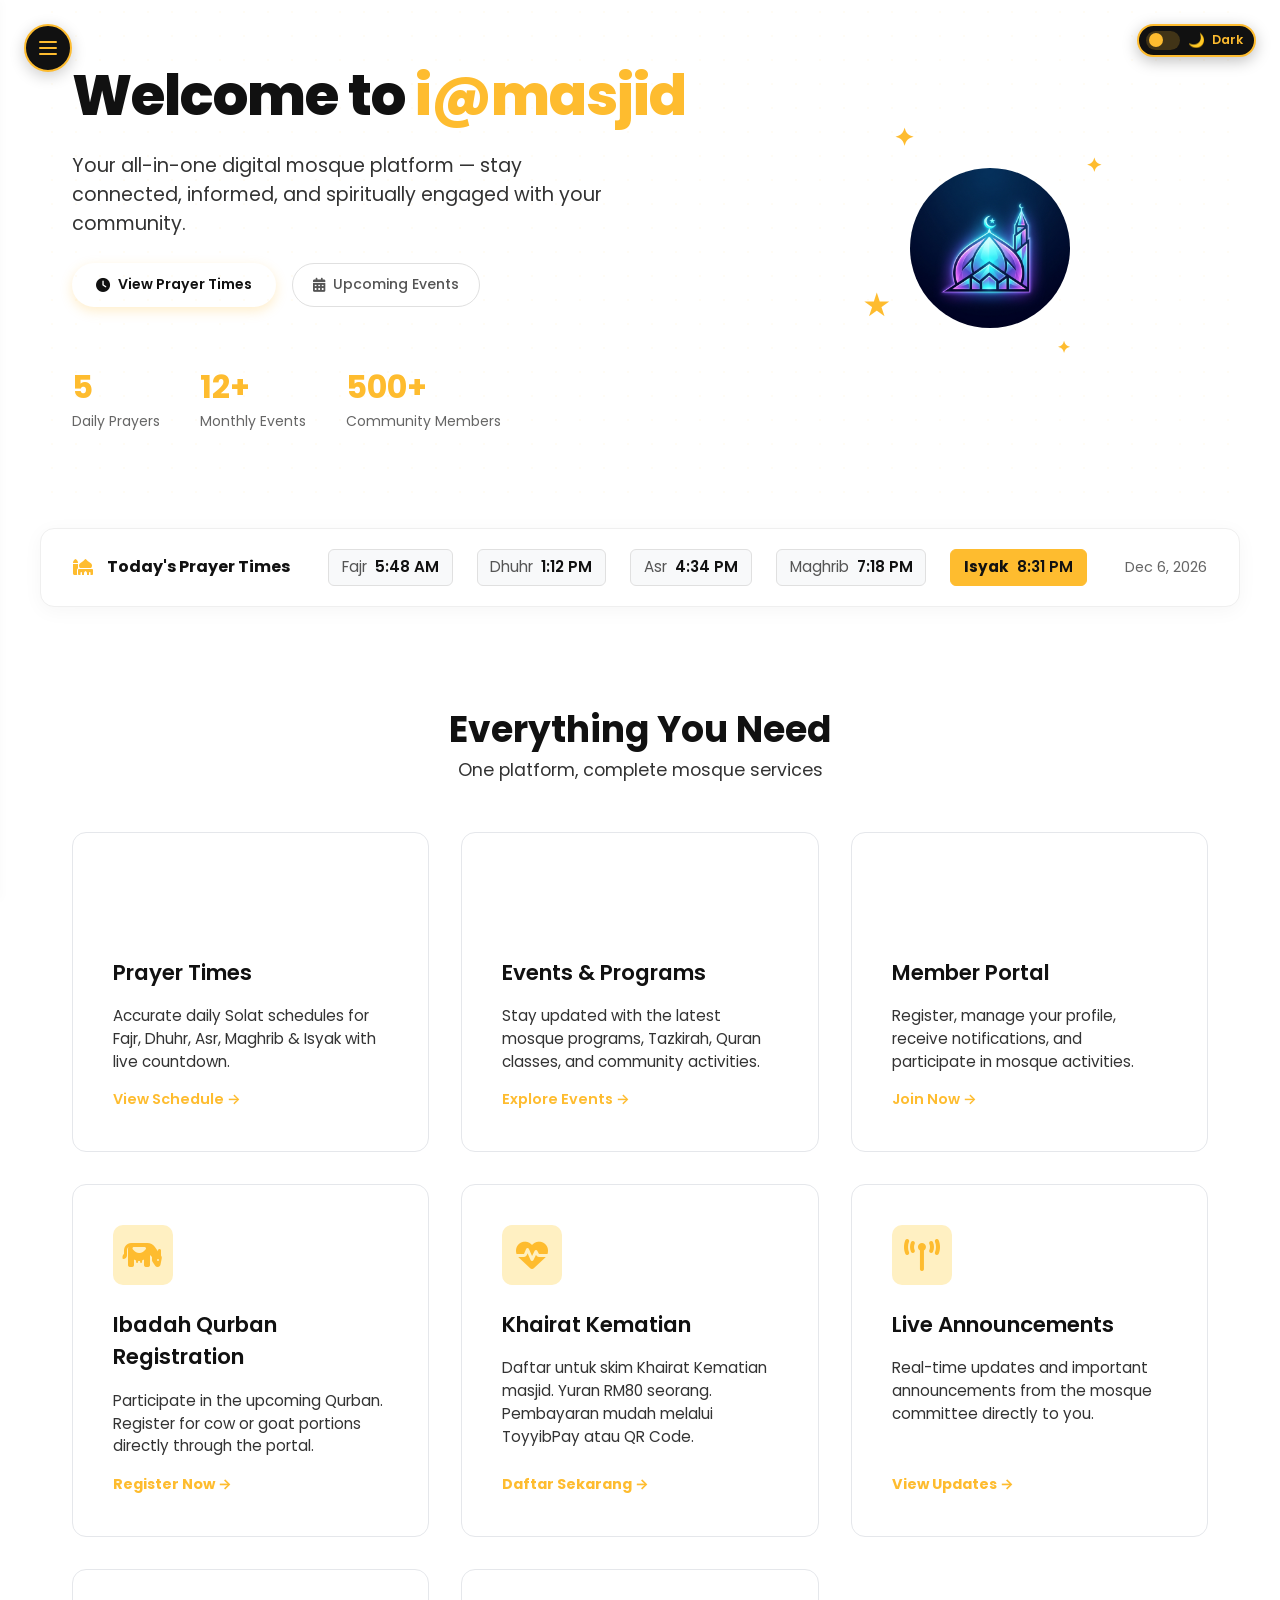
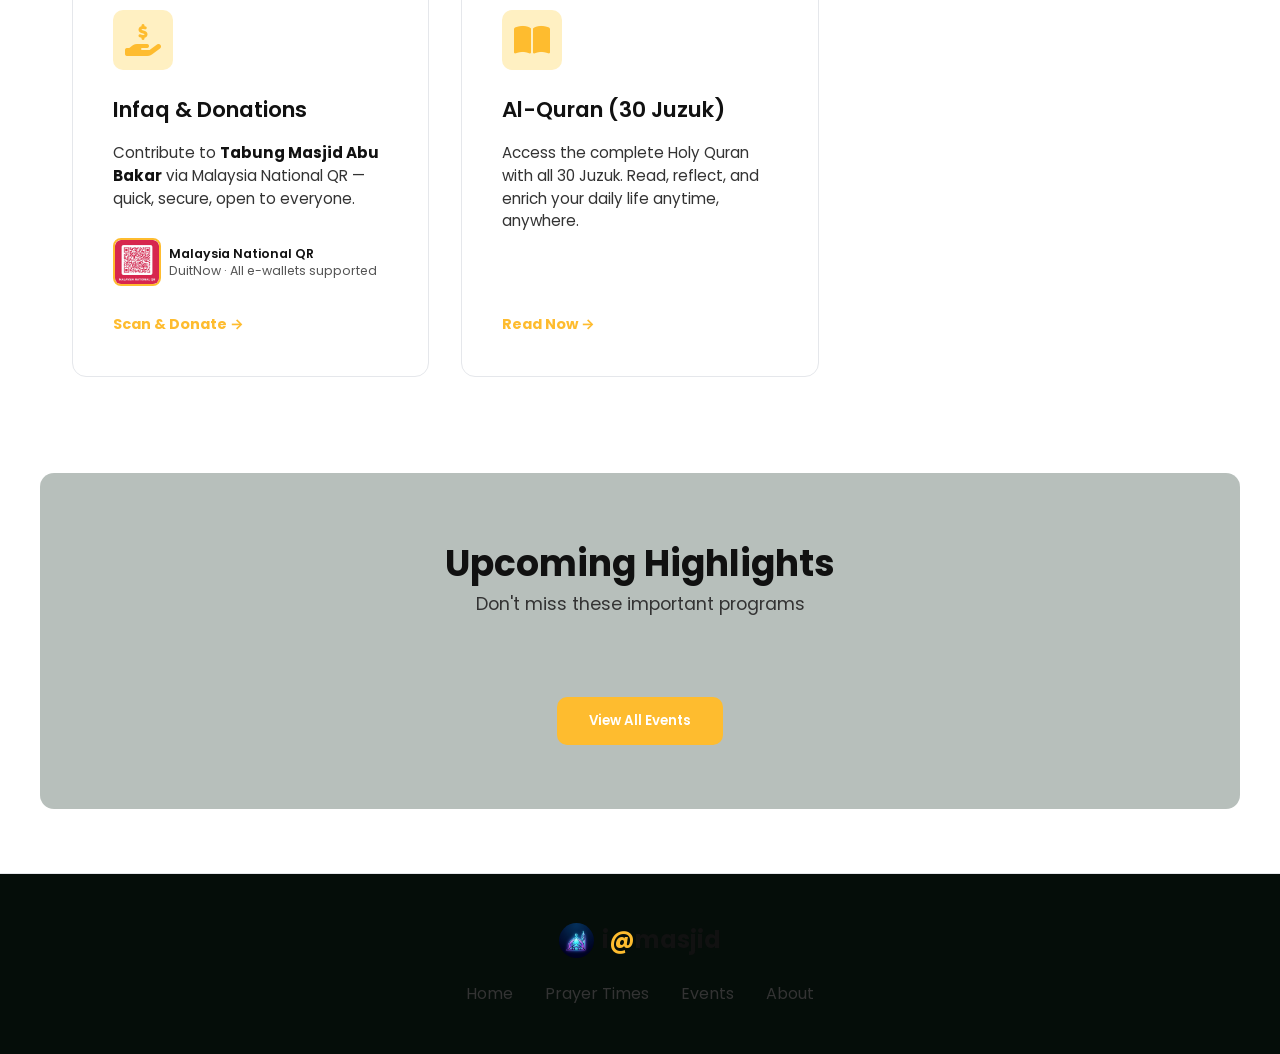
==== index.html @ 1304e94f "initial commit" ====
<!DOCTYPE html>
<html lang="en">
<head>
  <meta charset="UTF-8" />
  <meta name="viewport" content="width=device-width, initial-scale=1.0" />
  <meta name="description" content="i@masjid – Your digital mosque platform for prayer times, events, and community connection." />
  <title>i@masjid – Digital Mosque Platform</title>
  <link rel="preconnect" href="https://fonts.googleapis.com" />
  <link rel="preconnect" href="https://fonts.gstatic.com" crossorigin />
  <link href="https://fonts.googleapis.com/css2?family=Outfit:wght@300;400;500;600;700;800&family=Amiri:ital,wght@0,400;0,700;1,400&display=swap" rel="stylesheet" />
  <!-- ═══ Font Awesome 6 Free – Solid + Brands ═══ -->
  <link rel="stylesheet" href="https://cdnjs.cloudflare.com/ajax/libs/font-awesome/6.7.2/css/all.min.css" integrity="sha512-Evv84Mr4kqVGRNSgIGL/F/aIDqQb7xQ2vcrdIwxfjThSH8CSR7PBEakCr51Ck+w+/U6swU2Im1vVX0SVk9ABhg==" crossorigin="anonymous" referrerpolicy="no-referrer" />
  <link rel="stylesheet" href="styles.css" />
  <style>
    /* ── Font Awesome icon sizing inside legacy emoji containers ── */
    .feature-icon i   { font-size: 2rem;  color: var(--clr-primary, #ffffff); }
    .about-icon  i    { font-size: 2rem;  color: var(--clr-primary, #ffffff); }
    .qibla-icon  i    { font-size: 2rem;  color: var(--clr-primary, #ffffff); }
    .adhan-icon  i    { font-size: 2rem;  color: var(--clr-secondary, #F59E0B); }
    .uda-icon    i    { font-size: 1.8rem; color: var(--clr-primary, #ffffff); }
    .sl-icon     i    { font-size: 1rem;  width: 1.2em; text-align: center; }
    .input-icon  i    { font-size: 0.95rem; color: #cbd5e1; }
    .contact-item > span:first-child i { font-size: 1rem; color: var(--clr-primary, #ffffff); }
    .hero-badge  i    { margin-right: 6px; }
    .ud-badge    i    { font-size: 0.75rem; margin-right: 4px; color: #ffffff; }
    .success-icon i   { font-size: 3.5rem; color: #ffffff; }
    .auth-features li i { color: #ffffff; margin-right: 8px; }
    .social-btn  i    { margin-right: 6px; }
    .modal-close i    { font-size: 1rem; }
    .strip-label i    { margin-right: 6px; }
    .footer-copy i    { color: #ef4444; }
  </style>
</head>
<body>

<!-- ═══ Dark Mode Toggle (fixed top-right) ═══ -->
<button class="dark-mode-toggle" id="dark-mode-toggle" onclick="toggleDarkMode()" aria-label="Toggle dark mode">
  <div class="dm-track"><div class="dm-thumb"></div></div>
  <span class="dm-icon" id="dm-icon">🌙</span>
  <span id="dm-label">Dark</span>
</button>

<!-- ═══════════════════════════════════════════════ LEFT SIDEBAR NAV (Figma Workshop 2) ═══ -->
<!-- Clickable floating menu button for mobile / collapse -->
<button class="menu-btn" id="menu-btn" aria-label="Toggle navigation menu" onclick="toggleSidebar(event)">
  <span></span>
  <span></span>
  <span></span>
</button>

<!-- Floating back button -->
<button class="page-back-btn" id="page-back-btn" aria-label="Back to Home" onclick="navClick(null,'home')" style="display:none;">
  <i class="fa-solid fa-arrow-left"></i>
  <span>Back</span>
</button>

<!-- Sidebar panel matching Figma Node 1251:3043 -->
<aside class="sidebar w2-sidebar" id="sidebar" role="navigation" aria-label="Main navigation">
  <div class="w2-sidebar-header">
    <a href="#home" class="sidebar-logo" onclick="navClick(this,'home')">
      <img src="logo.png" alt="i@masjid logo" class="sidebar-logo-img w2-sidebar-logo" />
      <span class="sidebar-brand w2-sidebar-title">i<span class="brand-at" style="color:var(--primary-gold)">@</span>masjid</span>
    </a>
  </div>
  <div class="sidebar-divider"></div>
  <ul class="sidebar-links w2-nav-list" id="nav-links">
    <li><a href="#home"   class="nav-link w2-nav-item active" onclick="navClick(this,'home')"><span class="sl-icon"><i class="fa-solid fa-house"></i></span> Home</a></li>
    <li><a href="#prayer" class="nav-link w2-nav-item"        onclick="navClick(this,'prayer')"><span class="sl-icon"><i class="fa-solid fa-clock"></i></span> Prayer Times</a></li>
    <li><a href="#events" class="nav-link w2-nav-item"        onclick="navClick(this,'events')"><span class="sl-icon"><i class="fa-solid fa-calendar-days"></i></span> Events</a></li>
    <li><a href="korban.html" class="nav-link w2-nav-item"><span class="sl-icon"><i class="fa-solid fa-cow"></i></span> Ibadah Qurban</a></li>
    <li><a href="khairat.html" class="nav-link w2-nav-item"><span class="sl-icon"><i class="fa-solid fa-heart-pulse"></i></span> Khairat Kematian</a></li>
    <li><a href="announcements.html" class="nav-link w2-nav-item"><span class="sl-icon"><i class="fa-solid fa-tower-broadcast"></i></span> Announcements</a></li>
    <li><a href="donate.html" class="nav-link w2-nav-item"><span class="sl-icon"><i class="fa-solid fa-hand-holding-dollar"></i></span> Infaq &amp; Donate</a></li>
    <li><a href="#about"  class="nav-link w2-nav-item"        onclick="navClick(this,'about')"><span class="sl-icon"><i class="fa-solid fa-mosque"></i></span> About</a></li>
  </ul>
  <div class="sidebar-divider"></div>
  <a href="#login" class="nav-link btn-gold-w2 sidebar-login" id="sidebar-login-btn" onclick="navClick(this,'login')" style="justify-content:center;">Login Portal</a>
  <p class="sidebar-tagline" style="margin-top:0.5rem;">Figma Workshop 2 Design</p>
</aside>

<!-- ═══════════════════════════════════════════════ HOME ═══ -->
<section class="page active" id="home" style="padding-top:0;">

  <!-- Hero -->
  <div class="hero">
    <div class="hero-bg-pattern"></div>
    <div class="hero-content">

      <h1 class="hero-title">Welcome to <span class="gradient-text">i@masjid</span></h1>
      <p class="hero-subtitle">Your all-in-one digital mosque platform — stay connected, informed, and spiritually engaged with your community.</p>
      <div class="hero-cta">
        <button class="btn-gold-w2" onclick="navClick(document.querySelector('.nav-link[href=\'#prayer\']'),'prayer')"><i class="fa-solid fa-clock"></i> View Prayer Times</button>
        <button class="btn-outline-w2" onclick="navClick(document.querySelector('.nav-link[href=\'#events\']'),'events')"><i class="fa-solid fa-calendar-days"></i> Upcoming Events</button>
      </div>
      <div class="hero-stats">
        <div class="stat-card">
          <span class="stat-num">5</span>
          <span class="stat-lbl">Daily Prayers</span>
        </div>
        <div class="stat-card">
          <span class="stat-num">12+</span>
          <span class="stat-lbl">Monthly Events</span>
        </div>
        <div class="stat-card">
          <span class="stat-num">500+</span>
          <span class="stat-lbl">Community Members</span>
        </div>
      </div>
    </div>
    <div class="hero-visual">
      <div class="mosque-illustration">
        <img src="logo.png" alt="i@masjid" class="hero-logo-img" />
        <div class="orbit orbit-1"></div>
        <div class="orbit orbit-2"></div>
        <div class="orbit orbit-3"></div>
        <div class="star s1">✦</div>
        <div class="star s2">✦</div>
        <div class="star s3">★</div>
        <div class="star s4">✦</div>
      </div>
    </div>
  </div>

  <!-- User Welcome Dashboard Banner (Dynamic) -->
  <div class="section-container" id="user-dashboard" style="display: none;">
    <div class="user-dashboard-banner">
      <div class="ud-header">
        <span class="ud-badge"><i class="fa-solid fa-circle-dot"></i> Member Portal Connected</span>
        <h2 id="ud-greeting">Hello, User! <i class="fa-solid fa-moon"></i></h2>
        <p>Welcome to your i@masjid dashboard. Enjoy complete access to all community features instantly.</p>
      </div>
      <div class="ud-quick-actions">
        <div class="ud-action-card" onclick="navClick(null,'events')">
          <span class="uda-icon"><i class="fa-solid fa-calendar-days"></i></span>
          <h4>Register for Events</h4>
          <p>Instant registrations, no form repeats</p>
        </div>
        <div class="ud-action-card" onclick="navClick(null,'prayer')">
          <span class="uda-icon"><i class="fa-solid fa-clock"></i></span>
          <h4>Prayer Times</h4>
          <p>Live countdown and Melaka schedules</p>
        </div>
        <div class="ud-action-card" onclick="navClick(null,'about')">
          <span class="uda-icon"><i class="fa-solid fa-mosque"></i></span>
          <h4>About Mosque</h4>
          <p>Mission, vision, and team details</p>
        </div>
        <div class="ud-action-card" onclick="window.open('korban.html','_self')">
          <span class="uda-icon"><i class="fa-solid fa-cow"></i></span>
          <h4>Qurban 2026</h4>
          <p>Register for Ibadah Qurban</p>
        </div>
      </div>
      
      <!-- User Qurban History -->
      <div id="ud-qurban-receipts" style="display:none; margin-top: 2rem; border-top: 1px solid rgba(255,255,255,0.1); padding-top: 1.5rem;">
        <h3 style="margin-bottom: 1rem; font-size: 1.2rem; color: #fff;"><i class="fa-solid fa-file-invoice"></i> My Qurban Receipts</h3>
        <div id="ud-qurban-list" style="display: grid; grid-template-columns: repeat(auto-fit, minmax(280px, 1fr)); gap: 1rem;">
        </div>
      </div>
      
    </div>
  </div>

  <!-- Admin Dashboard (Only visible to apekadmin) -->
  <div class="section-container" id="admin-dashboard" style="display: none;">
    <div class="user-dashboard-banner" style="background: linear-gradient(135deg, rgba(234, 179, 8, 0.2), rgba(15, 23, 42, 0.9)); border: 1px solid rgba(234, 179, 8, 0.3);">
      <div class="ud-header" style="text-align:center;">
        <span class="ud-badge" style="background: rgba(234, 179, 8, 0.2); color: #eab308;"><i class="fa-solid fa-shield-halved"></i> Admin Portal</span>
        <h2 style="color:#fff;">Qurban Transactions Management</h2>
        <p>Review and verify community Qurban payments below.</p>
        <button onclick="loadAdminQurbanData()" class="btn-primary" style="margin-top: 1rem; background: #eab308; color: #000; border: none; padding: 0.5rem 1rem; border-radius: 6px; font-weight: bold; cursor: pointer;"><i class="fa-solid fa-rotate"></i> Refresh Data</button>
      </div>
      
      <div style="margin-top: 2rem; background: rgba(0,0,0,0.4); border-radius: 12px; overflow-x: auto; overflow-y: auto; max-height: 500px; border: 1px solid rgba(255,255,255,0.05);">
        <table style="width: 100%; border-collapse: collapse; text-align: left; color: #fff; min-width: 800px;">
          <thead style="position: sticky; top: 0; z-index: 10;">
            <tr>
              <th style="padding: 1rem; background: #1a1a2e; border-bottom: 1px solid rgba(255,255,255,0.1);">ID/Ref</th>
              <th style="padding: 1rem; background: #1a1a2e; border-bottom: 1px solid rgba(255,255,255,0.1);">Participant</th>
              <th style="padding: 1rem; background: #1a1a2e; border-bottom: 1px solid rgba(255,255,255,0.1);">Animal / Qty</th>
              <th style="padding: 1rem; background: #1a1a2e; border-bottom: 1px solid rgba(255,255,255,0.1);">Amount</th>
              <th style="padding: 1rem; background: #1a1a2e; border-bottom: 1px solid rgba(255,255,255,0.1);">Payment Plan</th>
              <th style="padding: 1rem; background: #1a1a2e; border-bottom: 1px solid rgba(255,255,255,0.1);">Status</th>
              <th style="padding: 1rem; background: #1a1a2e; border-bottom: 1px solid rgba(255,255,255,0.1);">Action</th>
            </tr>
          </thead>
          <tbody id="admin-qurban-tbody">
            <tr><td colspan="7" style="padding: 1rem; text-align:center;">Loading...</td></tr>
          </tbody>
        </table>
      </div>
    </div>
  </div>

  <!-- Quick Prayer Strip -->
  <div class="quick-strip" id="quick-strip">
    <div class="strip-label"><i class="fa-solid fa-mosque"></i> Today's Prayer Times</div>
    <div class="strip-prayers" id="strip-prayers">Loading…</div>
    <div class="strip-date" id="strip-date"></div>
  </div>

  <!-- Features Grid -->
  <div class="section-container">
    <div class="section-header">
      <h2>Everything You Need</h2>
      <p>One platform, complete mosque services</p>
    </div>
    <div class="features-grid">
      <div class="feature-card" onclick="navClick(document.querySelector('.nav-link[href=\'#prayer\']'),'prayer')">
        <div class="feature-icon"><i class="fa-solid fa-clock"></i></div>
        <h3>Prayer Times</h3>
        <p>Accurate daily Solat schedules for Fajr, Dhuhr, Asr, Maghrib &amp; Isyak with live countdown.</p>
        <span class="feature-link">View Schedule →</span>
      </div>
      <div class="feature-card" onclick="navClick(document.querySelector('.nav-link[href=\'#events\']'),'events')">
        <div class="feature-icon"><i class="fa-solid fa-calendar-days"></i></div>
        <h3>Events &amp; Programs</h3>
        <p>Stay updated with the latest mosque programs, Tazkirah, Quran classes, and community activities.</p>
        <span class="feature-link">Explore Events →</span>
      </div>
      <div class="feature-card" id="member-portal-card" onclick="navClick(document.querySelector('.nav-link[href=\'#login\']'),'login')">
        <div class="feature-icon"><i class="fa-solid fa-user"></i></div>
        <h3>Member Portal</h3>
        <p>Register, manage your profile, receive notifications, and participate in mosque activities.</p>
        <span class="feature-link">Join Now →</span>
      </div>
      <div class="feature-card" onclick="window.open('korban.html','_self')" style="cursor:pointer;">
        <div class="feature-icon" style="background:#FFF0C2;border-color:#FEBC2F;">
          <i class="fa-solid fa-cow" style="color:#FEBC2F;"></i>
        </div>
        <h3>Ibadah Qurban Registration</h3>
        <p>Participate in the upcoming Qurban. Register for cow or goat portions directly through the portal.</p>
        <span class="feature-link" style="color:#FEBC2F;font-weight:700;">Register Now →</span>
      </div>
      <div class="feature-card" onclick="window.open('khairat.html','_self')" style="cursor:pointer;">
        <div class="feature-icon" style="background:#FFF0C2;border-color:#FEBC2F;">
          <i class="fa-solid fa-heart-pulse" style="color:#FEBC2F;"></i>
        </div>
        <h3>Khairat Kematian</h3>
        <p>Daftar untuk skim Khairat Kematian masjid. Yuran RM80 seorang. Pembayaran mudah melalui ToyyibPay atau QR Code.</p>
        <span class="feature-link" style="color:#FEBC2F;font-weight:700;">Daftar Sekarang →</span>
      </div>
      <div class="feature-card" onclick="window.open('announcements.html','_self')" style="cursor:pointer;">
        <div class="feature-icon" style="background:#FFF0C2;border-color:#FEBC2F;">
          <i class="fa-solid fa-tower-broadcast" style="color:#FEBC2F;"></i>
        </div>
        <h3>Live Announcements</h3>
        <p>Real-time updates and important announcements from the mosque committee directly to you.</p>
        <span class="feature-link" style="color:#FEBC2F;font-weight:700;">View Updates →</span>
      </div>
      <div class="feature-card" onclick="window.open('donate.html','_self')" style="cursor:pointer;">
        <div class="feature-icon" style="background:#FFF0C2;border-color:#FEBC2F;">
          <i class="fa-solid fa-hand-holding-dollar" style="color:#FEBC2F;"></i>
        </div>
        <h3>Infaq &amp; Donations</h3>
        <p style="margin-bottom:0.75rem;">Contribute to <strong style="color:#111111;">Tabung Masjid Abu Bakar</strong> via Malaysia National QR — quick, secure, open to everyone.</p>
        <div style="display:flex;align-items:center;gap:0.5rem;margin-bottom:0.75rem;">
          <img src="assets/images/qr-tabung-masjid.png" alt="QR Preview" style="width:48px;height:48px;object-fit:cover;border-radius:8px;border:2px solid #FEBC2F;" onerror="this.style.display='none'" />
          <div style="font-size:0.78rem;color:#555555;line-height:1.4;">
            <span style="color:#111111;font-weight:600;">Malaysia National QR</span><br>
            DuitNow · All e-wallets supported
          </div>
        </div>
        <span class="feature-link" style="color:#FEBC2F;font-weight:700;">Scan &amp; Donate →</span>
      </div>
      <div class="feature-card" onclick="window.open('quran.html','_self')" style="cursor:pointer;">
        <div class="feature-icon" style="background:#FFF0C2;border-color:#FEBC2F;">
          <i class="fa-solid fa-book-open" style="color:#FEBC2F;"></i>
        </div>
        <h3>Al-Quran (30 Juzuk)</h3>
        <p>Access the complete Holy Quran with all 30 Juzuk. Read, reflect, and enrich your daily life anytime, anywhere.</p>
        <span class="feature-link" style="color:#FEBC2F;font-weight:700;">Read Now →</span>
      </div>
    </div>
  </div>

  <!-- Upcoming Event Teaser -->
  <div class="section-container section-alt">
    <div class="section-header">
      <h2>Upcoming Highlights</h2>
      <p>Don't miss these important programs</p>
    </div>
    <div class="teaser-events" id="teaser-events"></div>
    <div style="text-align:center;margin-top:2rem;">
      <button class="btn-primary" onclick="navClick(document.querySelector('.nav-link[href=\'#events\']'),'events')">View All Events</button>
    </div>
  </div>

</section>

<!-- ═══════════════════════════════════════════════ PRAYER TIMES ═══ -->
<section class="page" id="prayer">
  <div class="page-hero">
    <div class="page-hero-bg"></div>
    <h1><i class="fa-solid fa-mosque"></i> Prayer Times</h1>
    <p>Daily Solat schedule — <span id="prayer-location">Malaysia (WIB Zone)</span></p>
  </div>

  <div class="section-container">
    <!-- Date & Hijri -->
    <div class="prayer-date-card">
      <div class="prayer-date-row">
        <div class="prayer-date-item">
          <span class="date-label">Date</span>
          <span class="date-value" id="pt-gregorian"></span>
        </div>
        <div class="prayer-date-sep">|</div>
        <div class="prayer-date-item">
          <span class="date-label">Hijri</span>
          <span class="date-value" id="pt-hijri"></span>
        </div>
        <div class="prayer-date-sep">|</div>
        <div class="prayer-date-item">
          <span class="date-label">Day</span>
          <span class="date-value" id="pt-day"></span>
        </div>
      </div>
    </div>

    <!-- Countdown -->
    <div class="next-prayer-card">
      <div class="np-label">Next Prayer</div>
      <div class="np-name" id="np-name">—</div>
      <div class="np-time" id="np-time">—</div>
      <div class="np-countdown" id="np-countdown">--:--:--</div>
      <div class="np-sublabel">Time remaining</div>
    </div>

    <!-- Prayer Cards -->
    <div class="prayer-grid" id="prayer-grid">
      <!-- filled by JS -->
    </div>

    <!-- Qibla & Notes -->
    <div class="prayer-notes">
      <div class="qibla-card">
        <div class="qibla-icon"><i class="fa-solid fa-compass"></i></div>
        <div>
          <strong>Qibla Direction</strong>
          <p>From Malaysia: approximately <strong>292°</strong> NW</p>
        </div>
      </div>
      <div class="adhan-card">
        <div class="adhan-icon"><i class="fa-solid fa-bullhorn"></i></div>
        <div>
          <strong>Azan Notification</strong>
          <p>Login to enable browser notifications for each prayer time.</p>
        </div>
      </div>
    </div>

    <!-- Weekly Schedule -->
    <div class="section-header" style="margin-top:3rem;">
      <h2>Weekly Schedule</h2>
      <p>Prayer times for the current week</p>
    </div>
    <div class="weekly-table-wrap">
      <table class="weekly-table" id="weekly-table">
        <thead>
          <tr>
            <th>Day</th>
            <th>Subuh</th>
            <th>Syuruk</th>
            <th>Zohor</th>
            <th>Asar</th>
            <th>Maghrib</th>
            <th>Isyak</th>
          </tr>
        </thead>
        <tbody id="weekly-tbody"><!-- filled by JS --></tbody>
      </table>
    </div>
  </div>
</section>

<!-- ═══════════════════════════════════════════════ EVENTS ═══ -->
<section class="page" id="events">
  <div class="page-hero">
    <div class="page-hero-bg"></div>
    <h1><i class="fa-solid fa-calendar-days"></i> Events &amp; Programs</h1>
    <p>Stay connected with your mosque community</p>
  </div>

  <div class="section-container">
    <!-- Filter Tabs -->
    <div class="event-filters">
      <button class="filter-btn active" id="filter-all"      onclick="filterEvents('all',this)">All</button>
      <button class="filter-btn"       id="filter-religious" onclick="filterEvents('religious',this)">Religious</button>
      <button class="filter-btn"       id="filter-education" onclick="filterEvents('education',this)">Education</button>
      <button class="filter-btn"       id="filter-community" onclick="filterEvents('community',this)">Community</button>
      <button class="filter-btn"       id="filter-charity"   onclick="filterEvents('charity',this)">Charity</button>
    </div>

    <!-- Events Grid -->
    <div class="events-grid" id="events-grid"><!-- filled by JS --></div>

    <!-- Register Modal -->
    <div class="modal-overlay" id="event-modal" onclick="closeEventModal(event)">
      <div class="modal-box" id="event-modal-box">
        <button class="modal-close" onclick="closeEventModal()"><i class="fa-solid fa-xmark"></i></button>
        <div id="modal-content"></div>
      </div>
    </div>
  </div>
</section>

<!-- ═══════════════════════════════════════════════ ABOUT ═══ -->
<section class="page" id="about">
  <div class="page-hero">
    <div class="page-hero-bg"></div>
    <h1><i class="fa-solid fa-mosque"></i> About i@masjid</h1>
    <p>Our mission, vision &amp; the team behind the platform</p>
  </div>
  <div class="section-container">
    <div class="about-grid">
      <div class="about-card">
        <div class="about-icon"><i class="fa-solid fa-bullseye"></i></div>
        <h3>Our Mission</h3>
        <p>To digitally empower mosques across Malaysia by providing an accessible, intuitive platform that strengthens community bonds and facilitates Islamic learning and worship.</p>
      </div>
      <div class="about-card">
        <div class="about-icon"><i class="fa-solid fa-eye"></i></div>
        <h3>Our Vision</h3>
        <p>To be the leading digital ecosystem for mosques in Malaysia — connecting every Muslim with their local masjid through modern technology while preserving Islamic values.</p>
      </div>
      <div class="about-card">
        <div class="about-icon"><i class="fa-solid fa-gem"></i></div>
        <h3>Our Values</h3>
        <p>Built on the pillars of transparency, inclusivity, and service to the ummah. Every feature is designed with the needs of the Muslim community at heart.</p>
      </div>
    </div>
    <div class="about-story">
      <h2>The i@masjid Story</h2>
      <p>i@masjid was born as a Final Year Project at <strong>Universiti Teknikal Malaysia Melaka (UTeM)</strong> with the goal of bridging the gap between mosques and their communities using modern web technology. Today, it serves as a comprehensive platform offering prayer schedules, event management, member registration, and more — all in one place.</p>
      <p>The name <em>i@masjid</em> represents <strong>information at the mosque</strong> — fast, accessible, and always available, just like the masjid itself.</p>
    </div>
    <div class="contact-section">
      <h2>Contact Us</h2>
      <div class="contact-grid">
        <div class="contact-item"><span><i class="fa-solid fa-location-dot"></i></span><span>Masjid Komuniti, Melaka, Malaysia</span></div>
        <div class="contact-item"><span><i class="fa-solid fa-phone"></i></span><span>+60 6-XXX XXXX</span></div>
        <div class="contact-item"><span><i class="fa-solid fa-envelope"></i></span><span>admin@imasjid.my</span></div>
        <div class="contact-item"><span><i class="fa-solid fa-clock"></i></span><span>Open daily, all prayer times</span></div>
      </div>
    </div>
  </div>
</section>

<!-- ═══════════════════════════════════════════════ LOGIN / REGISTER ═══ -->
<section class="page" id="login">
  <div class="auth-wrapper">
    <div class="auth-left">
      <div class="auth-left-content">
        <img src="logo.png" alt="i@masjid" class="auth-logo" />
        <h2>i<span class="brand-at">@</span>masjid</h2>
        <p class="auth-tagline">Your digital gateway to the mosque community</p>
        <ul class="auth-features">
          <li><i class="fa-solid fa-circle-check"></i> Real-time Prayer Notifications</li>
          <li><i class="fa-solid fa-circle-check"></i> Event Registration &amp; Reminders</li>
          <li><i class="fa-solid fa-circle-check"></i> Community Announcements</li>
          <li><i class="fa-solid fa-circle-check"></i> Donation &amp; Infaq Tracking</li>
          <li><i class="fa-solid fa-circle-check"></i> Islamic Learning Resources</li>
        </ul>
        <blockquote class="auth-hadith">"The mosque is the house of every pious person." <cite>— Hadith</cite></blockquote>
      </div>
    </div>
    <div class="auth-right">
      <!-- Tab Switch -->
      <div class="auth-tabs">
        <button class="auth-tab active" id="tab-login"    onclick="switchAuthTab('login')">Login</button>
        <button class="auth-tab"       id="tab-register"  onclick="switchAuthTab('register')">Sign Up</button>
      </div>

      <!-- LOGIN FORM -->
      <form class="auth-form active" id="form-login" onsubmit="handleLogin(event)">
        <h3>Welcome Back <i class="fa-solid fa-hand-wave"></i></h3>
        <p class="form-subtitle">Login to your i@masjid account</p>
        <div class="form-group">
          <label for="login-email">Email Address</label>
          <div class="input-wrap" style="position:relative;">
            <span class="input-icon"><i class="fa-solid fa-envelope"></i></span>
            <input type="email" id="login-email" placeholder="you@email.com" required
              autocomplete="off"
              onfocus="showLoginSuggestions()"
              oninput="filterLoginSuggestions(this.value)"
            />
            <!-- Recent Login Suggestions Dropdown -->
            <div id="login-suggestions" style="
              display:none; position:absolute; top:calc(100% + 6px); left:0; right:0;
              background:#0f2132; border:1px solid rgba(6,182,212,0.35);
              border-radius:10px; overflow:hidden; z-index:999;
              box-shadow: 0 8px 24px rgba(0,0,0,0.4);">
              <!-- Populated by JS -->
            </div>
          </div>
        </div>
        <div class="form-group">
          <label for="login-password">Password</label>
          <div class="input-wrap">
            <span class="input-icon"><i class="fa-solid fa-lock"></i></span>
            <input type="password" id="login-password" placeholder="••••••••" required />
            <button type="button" class="toggle-pw" onclick="togglePw('login-password',this)"><i class="fa-solid fa-eye"></i></button>
          </div>
        </div>
        <div class="form-row">
          <label class="checkbox-label"><input type="checkbox" id="remember-me" /> Remember me</label>
          <a href="#" class="forgot-link">Forgot password?</a>
        </div>
        <button type="submit" class="btn-auth" id="btn-login">Login</button>
        <div class="auth-divider"><span>or continue with</span></div>
        <div class="social-auth">
          <button type="button" class="social-btn" id="btn-google-login"><i class="fa-brands fa-google"></i> Google</button>
          <button type="button" class="social-btn" id="btn-fb-login"><i class="fa-brands fa-facebook"></i> Facebook</button>
        </div>
        <p class="auth-switch">Don't have an account? <a href="#" onclick="switchAuthTab('register')">Sign Up</a></p>
      </form>

      <!-- REGISTER FORM -->
      <form class="auth-form" id="form-register" onsubmit="handleRegister(event)">
        <h3>Join i@masjid <i class="fa-solid fa-moon"></i></h3>
        <p class="form-subtitle">Create your free community account</p>
        <div class="form-row-2">
          <div class="form-group">
            <label for="reg-first">First Name</label>
            <div class="input-wrap">
              <span class="input-icon"><i class="fa-solid fa-user"></i></span>
              <input type="text" id="reg-first" placeholder="Ahmad" required />
            </div>
          </div>
          <div class="form-group">
            <label for="reg-last">Last Name</label>
            <div class="input-wrap">
              <span class="input-icon"><i class="fa-solid fa-user"></i></span>
              <input type="text" id="reg-last" placeholder="bin Ali" required />
            </div>
          </div>
        </div>
        <div class="form-group">
          <label for="reg-email">Email Address</label>
          <div class="input-wrap">
            <span class="input-icon"><i class="fa-solid fa-envelope"></i></span>
            <input type="email" id="reg-email" placeholder="you@email.com" required />
          </div>
        </div>
        <div class="form-group">
          <label for="reg-phone">Phone Number</label>
          <div class="input-wrap">
            <span class="input-icon"><i class="fa-solid fa-mobile-screen"></i></span>
            <input type="tel" id="reg-phone" placeholder="+60 1X-XXX XXXX" />
          </div>
        </div>
        <div class="form-group">
          <label for="reg-password">Password</label>
          <div class="input-wrap">
            <span class="input-icon"><i class="fa-solid fa-lock"></i></span>
            <input type="password" id="reg-password" placeholder="Min. 8 characters" required minlength="8" />
            <button type="button" class="toggle-pw" onclick="togglePw('reg-password',this)"><i class="fa-solid fa-eye"></i></button>
          </div>
        </div>
        <div class="form-group">
          <label for="reg-confirm">Confirm Password</label>
          <div class="input-wrap">
            <span class="input-icon"><i class="fa-solid fa-lock"></i></span>
            <input type="password" id="reg-confirm" placeholder="Re-enter password" required />
          </div>
        </div>
        <label class="checkbox-label">
          <input type="checkbox" id="reg-terms" required />
          I agree to the <a href="#">Terms of Service</a> and <a href="#">Privacy Policy</a>
        </label>
        <button type="submit" class="btn-auth" id="btn-register">Create Account</button>
        <p class="auth-switch">Already have an account? <a href="#" onclick="switchAuthTab('login')">Login</a></p>
      </form>

      <!-- SUCCESS STATE -->
      <div class="auth-success" id="auth-success" style="display:none;">
        <div class="success-icon"><i class="fa-solid fa-circle-check"></i></div>
        <h3 id="success-title">Welcome!</h3>
        <p id="success-msg">You have successfully logged in.</p>
        <button class="btn-primary" onclick="showSection('home')">Go to Home</button>
      </div>
    </div>
  </div>
</section>

<!-- ═══════════════════════════════════════════════ FOOTER ═══ -->
<footer class="footer">
  <div class="footer-content">
    <div class="footer-brand">
      <img src="logo.png" alt="i@masjid" class="footer-logo" />
      <span>i<span class="brand-at">@</span>masjid</span>
    </div>
    <div class="footer-links">
      <a href="#" onclick="navClick(document.querySelector('.nav-link[href=\'#home\']'),'home')">Home</a>
      <a href="#" onclick="navClick(document.querySelector('.nav-link[href=\'#prayer\']'),'prayer')">Prayer Times</a>
      <a href="#" onclick="navClick(document.querySelector('.nav-link[href=\'#events\']'),'events')">Events</a>
      <a href="#" onclick="navClick(document.querySelector('.nav-link[href=\'#about\']'),'about')">About</a>
    </div>

  </div>
</footer>

<!-- Notification Toast -->
<div class="toast" id="toast"></div>

<!-- ═══ Supabase JS (UMD – exposes window.supabase) ═══ -->
<script src="js/supabase.js"></script>

<!-- ═══ App Modules (order matters) ═══ -->
<script src="js/supabase-client.js"></script>
<script src="js/prayer-engine.js"></script>
<script src="js/events.js"></script>
<script src="js/auth.js"></script>

<!-- ═══ Main coordinator ═══ -->
<script src="app.js"></script>
</body>
</html>
---- styles.css ----
@import url('https://fonts.googleapis.com/css2?family=Inter:wght@300;400;500;600;700&family=Poppins:wght@400;500;600;700&family=Amiri:serif&display=swap');

/* ═══════════════════════════════════════════════ STRICT YELLOW, WHITE & BLACK THEME ═══ */
:root {
  /* Strict Palette Tokens */
  --primary-yellow: #FEBC2F;
  --primary-yellow-hover: #EABP32;
  --color-black: #111111;
  --color-dark-gray: #222222;
  --color-muted-gray: #555555;
  --color-white: #FFFFFF;
  --bg-app: #F8F9FA;
  --surface-card: #FFFFFF;
  
  --text-main: #111111;       /* Sentence text strictly in black */
  --text-muted: #555555;      /* Subtitle text in dark slate gray */
  --text-subtle: #777777;
  --border-light: #EFEFEF;

  /* Global Color Mappings */
  --color-primary: #FEBC2F; 
  --color-primary-dark: #EABP32; 
  --color-primary-light: #FFF0C2; 
  --color-accent: #FEBC2F; 
  --color-accent-dark: #EABP32;
  --color-bg-dark: #FFFFFF; 
  --color-card-dark: #FFFFFF; 
  --color-card-border: #E5E7EB; 
  --color-text-primary: #111111; 
  --color-text-secondary: #333333; 
  --color-text-muted: #666666; 
  
  --font-family: 'Poppins', 'Inter', -apple-system, BlinkMacSystemFont, sans-serif;
  --font-inter: 'Inter', sans-serif;
  --font-arabic: 'Amiri', serif;
  
  --border-radius-lg: 14px;
  --border-radius-md: 10px;
  --border-radius-sm: 6px;
  
  --transition-fast: 0.2s ease;
  --transition-normal: 0.3s cubic-bezier(0.4, 0, 0.2, 1);
  --shadow-lg: 0 10px 30px rgba(0, 0, 0, 0.06);
  --shadow-card: 0 4px 20px rgba(0, 0, 0, 0.04);
}

/* ═══════════════════════════════════════════════ GLOBAL STYLES ═══ */
* {
  box-sizing: border-box;
  margin: 0;
  padding: 0;
}

html {
  scroll-behavior: smooth;
  font-size: 16px;
}

body {
  font-family: var(--font-family);
  background-color: var(--color-bg-dark);
  color: var(--color-text-primary);
  line-height: 1.5;
  overflow-x: hidden;
  display: flex;
  flex-direction: column;
  min-height: 100vh;
}

a {
  color: var(--color-primary);
  text-decoration: none;
  transition: var(--transition-fast);
}
a:hover {
  color: var(--color-accent);
}

/* Floating round hamburger menu button at top-left */
.menu-btn {
  position: fixed;
  top: 1.5rem;
  left: 1.5rem;
  width: 48px;
  height: 48px;
  border-radius: 50%;
  background: #111111;
  border: 2px solid var(--primary-yellow);
  color: var(--primary-yellow);
  display: flex;
  flex-direction: column;
  align-items: center;
  justify-content: center;
  gap: 4px;
  cursor: pointer;
  z-index: 1001; /* Above the sidebar so it's always clickable */
  box-shadow: 0 4px 15px rgba(0, 0, 0, 0.2);
  transition: all 0.35s cubic-bezier(0.4, 0, 0.2, 1);
  animation: menuBtnPulse 2.5s infinite;
}

@keyframes menuBtnPulse {
  0% {
    box-shadow: 0 0 0 0 rgba(254, 188, 47, 0.4);
  }
  70% {
    box-shadow: 0 0 0 8px rgba(254, 188, 47, 0);
  }
  100% {
    box-shadow: 0 0 0 0 rgba(254, 188, 47, 0);
  }
}

/* ── Floating Back button ── */
.page-back-btn {
  position: fixed;
  top: 1.5rem;
  left: calc(1.5rem + 48px + 0.6rem);
  height: 48px;
  padding: 0 1.1rem;
  border-radius: 50px;
  background: #111111;
  border: 2px solid var(--primary-yellow);
  color: var(--primary-yellow);
  display: flex;
  align-items: center;
  gap: 0.45rem;
  font-family: var(--font-family);
  font-size: 0.875rem;
  font-weight: 600;
  cursor: pointer;
  z-index: 1001;
  box-shadow: 0 4px 15px rgba(0, 0, 0, 0.2);
  transition: all 0.25s cubic-bezier(0.4, 0, 0.2, 1);
  white-space: nowrap;
}

.page-back-btn i {
  color: var(--primary-yellow);
  font-size: 0.8rem;
  transition: color 0.2s;
}

.page-back-btn:hover {
  background: var(--primary-yellow);
  color: #111111;
  box-shadow: 0 0 15px rgba(254, 188, 47, 0.4);
}

.page-back-btn:hover i {
  color: #111111;
}

.menu-btn:hover,
.menu-btn.active {
  background: var(--primary-yellow);
  color: #111111;
  box-shadow: 0 0 15px rgba(254, 188, 47, 0.45);
  border-color: var(--primary-yellow);
  animation: none;
}

/* Three horizontal lines inside hamburger button */
.menu-btn span {
  display: block;
  width: 18px;
  height: 2px;
  background-color: currentColor;
  border-radius: 2px;
  transition: transform 0.3s ease, opacity 0.3s ease;
}

/* Transform hamburger to an X when sidebar is active */
.menu-btn.active span:nth-child(1) {
  transform: translateY(6px) rotate(45deg);
}

.menu-btn.active span:nth-child(2) {
  opacity: 0;
}

.menu-btn.active span:nth-child(3) {
  transform: translateY(-6px) rotate(-45deg);
}

/* The full sidebar panel */
.sidebar {
  position: fixed;
  top: 0;
  left: 0;
  width: 280px;
  height: 100vh;
  background: #111111;
  border-right: 1px solid #222222;
  backdrop-filter: blur(16px);
  -webkit-backdrop-filter: blur(16px);
  border-right: 1px solid var(--color-card-border);
  padding: 2rem 1.5rem;
  padding-top: 5.5rem; /* leave space for the floating menu button */
  display: flex;
  flex-direction: column;
  gap: 1.25rem;
  transform: translateX(-100%);
  transition: transform 0.35s cubic-bezier(0.4, 0, 0.2, 1);
  overflow-y: auto;
  box-shadow: 8px 0 30px rgba(0, 0, 0, 0.5);
  z-index: 1000;
}

/* Slide sidebar in when active */
.sidebar.active {
  transform: translateX(0);
}

/* Sidebar logo / brand */
.sidebar-logo {
  display: flex;
  align-items: center;
  gap: 0.75rem;
  color: var(--color-text-primary);
  text-decoration: none;
  padding-bottom: 0.5rem;
}

.sidebar-logo-img {
  width: 46px;
  height: 46px;
  border-radius: 50%;
  object-fit: cover;
  border: 2px solid var(--color-primary);
}

.sidebar-brand {
  font-size: 1.4rem;
  font-weight: 700;
  letter-spacing: -0.5px;
}

.sidebar-divider {
  height: 1px;
  background: var(--color-card-border);
  margin: 0.25rem 0;
}

/* Nav link list */
.sidebar-links {
  list-style: none;
  display: flex;
  flex-direction: column;
  gap: 0.25rem;
  flex-grow: 1;
}

.sl-icon {
  font-size: 1.1rem;
  width: 24px;
  display: inline-block;
  text-align: center;
}

/* Reusable nav-link style (used inside sidebar) */
.nav-link {
  display: flex;
  align-items: center;
  gap: 0.75rem;
  color: #CCCCCC;
  font-weight: 500;
  font-size: 1rem;
  padding: 0.7rem 0.75rem;
  border-radius: var(--border-radius-md);
  border-left: 3px solid transparent;
  transition: var(--transition-fast);
  text-decoration: none;
}

.nav-link:hover,
.nav-link.active {
  color: var(--primary-yellow);
  background: #222222;
  border-left-color: var(--primary-yellow);
}

/* Login button inside sidebar */
.sidebar-login {
  display: block;
  text-align: center;
  background: var(--primary-yellow);
  color: #111111 !important;
  padding: 0.65rem 1rem;
  border-radius: var(--border-radius-md);
  border: 1px solid var(--primary-yellow);
  font-weight: 700;
  transition: var(--transition-fast);
}

.sidebar-login:hover {
  background: var(--primary-yellow-hover);
  color: #111111 !important;
  box-shadow: 0 0 15px rgba(254, 188, 47, 0.35);
}

.sidebar-tagline {
  font-size: 0.78rem;
  color: #888888;
  text-align: center;
  padding-bottom: 0.5rem;
}

.brand-at {
  color: var(--primary-yellow);
}

.btn-login {
  background: var(--primary-yellow);
  color: #111111 !important;
  padding: 0.5rem 1.25rem;
  border-radius: var(--border-radius-md);
  border: 1px solid var(--primary-yellow);
  font-weight: 700;
}

.btn-login:hover {
  background: var(--primary-yellow-hover);
  box-shadow: 0 0 15px rgba(254, 188, 47, 0.4);
}

/* Page Section display logic */
.page {
  display: none;
  opacity: 0;
  transition: opacity 0.4s ease;
  padding-top: 0;
  flex-grow: 1;
}

.page.active {
  display: block;
  opacity: 1;
}

/* ═══════════════════════════════════════════════ HOME SECTION ═══ */
.hero {
  display: grid;
  grid-template-columns: 1.2fr 0.8fr;
  max-width: 1200px;
  margin: 0 auto;
  padding: 4rem 2rem;
  gap: 3rem;
  align-items: center;
  position: relative;
  overflow: hidden;
}

.hero-bg-pattern {
  position: absolute;
  top: 0;
  right: 0;
  width: 100%;
  height: 100%;
  opacity: 0.05;
  background-image: radial-gradient(var(--primary-yellow) 1px, transparent 1px);
  background-size: 24px 24px;
  z-index: -1;
}

.hero-content {
  display: flex;
  flex-direction: column;
  gap: 1.5rem;
}

.hero-badge {
  background-color: #FFFFFF;
  border: 1px solid #EFEFEF;
  padding: 0.5rem 1.25rem;
  border-radius: 50px;
  font-family: var(--font-arabic);
  font-size: 1.2rem;
  color: #111111;
  width: fit-content;
}

.hero-title {
  font-size: 3.5rem;
  font-weight: 800;
  line-height: 1.15;
  letter-spacing: -1px;
  color: #111111;
}

.gradient-text {
  color: var(--primary-yellow);
  background: none;
  -webkit-background-clip: unset;
  background-clip: unset;
  -webkit-text-fill-color: initial;
}

.hero-subtitle {
  font-size: 1.2rem;
  color: var(--color-text-secondary);
  max-width: 540px;
}

.hero-cta {
  display: flex;
  gap: 1rem;
}

.btn-primary, .btn-secondary {
  font-family: var(--font-family);
  font-weight: 600;
  padding: 0.875rem 2rem;
  border-radius: var(--border-radius-md);
  cursor: pointer;
  transition: var(--transition-fast);
}

.btn-primary {
  background-color: var(--color-primary);
  color: var(--color-bg-dark);
  border: none;
}

.btn-primary:hover {
  background-color: var(--color-accent);
  transform: translateY(-2px);
  box-shadow: 0 5px 15px rgba(245, 158, 11, 0.4);
}

.btn-secondary {
  background: transparent;
  color: var(--color-text-primary);
  border: 1px solid var(--color-card-border);
}

.btn-secondary:hover {
  background-color: var(--color-card-dark);
  border-color: var(--color-primary);
}

.hero-stats {
  display: flex;
  gap: 2.5rem;
  margin-top: 2rem;
}

.stat-card {
  display: flex;
  flex-direction: column;
}

.stat-num {
  font-size: 2rem;
  font-weight: 700;
  color: var(--color-primary);
}

.stat-lbl {
  font-size: 0.875rem;
  color: var(--color-text-muted);
}

.hero-visual {
  display: flex;
  justify-content: center;
  align-items: center;
  position: relative;
}

.mosque-illustration {
  position: relative;
  width: 320px;
  height: 320px;
  display: flex;
  justify-content: center;
  align-items: center;
}

.hero-logo-img {
  width: 160px;
  height: 160px;
  object-fit: contain;
  border-radius: 50%;
  box-shadow: 0 0 40px rgba(255, 255, 255, 0.2);
  z-index: 5;
}

.orbit {
  position: absolute;
  border: 1px dashed rgba(255, 255, 255, 0.2);
  border-radius: 50%;
  animation: rotate 20s linear infinite;
}

.orbit-1 { width: 220px; height: 220px; animation-duration: 25s; }
.orbit-2 { width: 280px; height: 280px; animation-duration: 35s; animation-direction: reverse; }
.orbit-3 { width: 340px; height: 340px; animation-duration: 45s; }

.star {
  position: absolute;
  color: var(--color-accent);
  font-weight: bold;
  animation: pulse 2s infinite ease-in-out;
}

.s1 { top: 10%; left: 20%; font-size: 1.5rem; animation-delay: 0.2s; }
.s2 { top: 20%; right: 15%; font-size: 1.2rem; animation-delay: 0.7s; }
.s3 { bottom: 25%; left: 10%; font-size: 1.8rem; animation-delay: 0.5s; }
.s4 { bottom: 15%; right: 25%; font-size: 1rem; animation-delay: 1.1s; }

@keyframes rotate {
  from { transform: rotate(0deg); }
  to { transform: rotate(360deg); }
}

@keyframes pulse {
  0%, 100% { opacity: 0.3; transform: scale(0.8); }
  50% { opacity: 1; transform: scale(1.2); }
}

/* ═══════════════════════════════════════════════ QUICK STRIP ═══ */
.quick-strip {
  background: #FFFFFF;
  padding: 1.25rem 2rem;
  border: 1px solid #EFEFEF;
  display: flex;
  justify-content: space-between;
  align-items: center;
  max-width: 1200px;
  margin: 2rem auto;
  border-radius: var(--border-radius-lg);
  box-shadow: var(--shadow-card);
  color: #111111;
}

.strip-label {
  font-weight: 700;
  color: #111111;
  display: flex;
  align-items: center;
  gap: 0.5rem;
}

.strip-label i {
  color: var(--primary-yellow);
}

.strip-prayers {
  display: flex;
  gap: 1.5rem;
  font-size: 0.95rem;
}

.strip-prayer-item {
  display: flex;
  gap: 0.5rem;
  background: #F8F9FA;
  padding: 0.4rem 0.8rem;
  border-radius: var(--border-radius-sm);
  border: 1px solid #E0E0E0;
  color: #111111;
}

.strip-prayer-item.active {
  border-color: var(--primary-yellow);
  background: var(--primary-yellow);
  color: #111111;
  font-weight: 700;
}

.strip-prayer-item .p-name { color: #555555; }
.strip-prayer-item.active .p-name { color: #111111; font-weight: 700; }
.strip-prayer-item .p-time { font-weight: 600; color: #111111; }

.strip-date {
  font-size: 0.9rem;
  color: #666666;
}

/* ═══════════════════════════════════════════════ SECTION STRUCTS ═══ */
.section-container {
  max-width: 1200px;
  margin: 0 auto;
  padding: 4rem 2rem;
}

.section-alt {
  background-color: rgba(18, 44, 32, 0.3);
  border-radius: var(--border-radius-lg);
  margin-top: 2rem;
  margin-bottom: 4rem;
}

.section-header {
  margin-bottom: 3rem;
  text-align: center;
}

.section-header h2 {
  font-size: 2.25rem;
  font-weight: 700;
}

.section-header p {
  color: var(--color-text-secondary);
  font-size: 1.1rem;
}

/* ═══════════════════════════════════════════════ FEATURES GRID ═══ */
.features-grid {
  display: grid;
  grid-template-columns: repeat(auto-fit, minmax(320px, 1fr));
  gap: 2rem;
}

.feature-card {
  background-color: var(--color-card-dark);
  border: 1px solid var(--color-card-border);
  padding: 2.5rem;
  border-radius: var(--border-radius-lg);
  cursor: pointer;
  transition: var(--transition-normal);
  display: flex;
  flex-direction: column;
  gap: 1rem;
}

.feature-card:hover {
  transform: translateY(-5px);
  border-color: var(--color-primary);
  box-shadow: var(--shadow-lg);
}

.feature-icon {
  font-size: 2.5rem;
  background: rgba(255, 255, 255, 0.1);
  width: 60px;
  height: 60px;
  display: flex;
  align-items: center;
  justify-content: center;
  border-radius: var(--border-radius-md);
  margin-bottom: 0.5rem;
}

.feature-card h3 {
  font-size: 1.35rem;
  font-weight: 600;
}

.feature-card p {
  color: var(--color-text-secondary);
  font-size: 0.95rem;
}

.feature-link {
  color: var(--color-primary);
  font-weight: 600;
  font-size: 0.9rem;
  margin-top: auto;
}

.feature-card:hover .feature-link {
  color: var(--color-accent);
}

/* ═══════════════════════════════════════════════ PAGE HEROS ═══ */
.page-hero {
  position: relative;
  background: linear-gradient(135deg, var(--color-primary-dark), var(--color-bg-dark));
  padding: 5rem 2rem;
  text-align: center;
  border-bottom: 1px solid var(--color-card-border);
  overflow: hidden;
}

.page-hero-bg {
  position: absolute;
  top: 0;
  left: 0;
  width: 100%;
  height: 100%;
  opacity: 0.03;
  background-image: repeating-linear-gradient(45deg, var(--color-primary) 0, var(--color-primary) 2px, transparent 0, transparent 50%);
  background-size: 30px 30px;
}

.page-hero h1 {
  font-size: 3rem;
  font-weight: 800;
  margin-bottom: 0.5rem;
  position: relative;
  z-index: 2;
}

.page-hero p {
  color: var(--color-text-secondary);
  font-size: 1.2rem;
  position: relative;
  z-index: 2;
}

/* ═══════════════════════════════════════════════ PRAYER PAGE ═══ */
.prayer-date-card {
  background-color: var(--color-card-dark);
  border: 1px solid var(--color-card-border);
  border-radius: var(--border-radius-md);
  padding: 1.5rem;
  max-width: 700px;
  margin: -2.5rem auto 3rem auto;
  position: relative;
  z-index: 10;
  box-shadow: var(--shadow-lg);
}

.prayer-date-row {
  display: flex;
  justify-content: space-around;
  align-items: center;
  flex-wrap: wrap;
  gap: 1rem;
}

.prayer-date-item {
  display: flex;
  flex-direction: column;
  align-items: center;
}

.date-label {
  font-size: 0.8rem;
  color: var(--color-text-muted);
  text-transform: uppercase;
}

.date-value {
  font-weight: 600;
}

.prayer-date-sep {
  color: var(--color-card-border);
  font-weight: 300;
}

.next-prayer-card {
  background: radial-gradient(circle at top right, #153c2a, var(--color-card-dark));
  border: 1px solid var(--color-accent);
  padding: 2.5rem;
  border-radius: var(--border-radius-lg);
  max-width: 600px;
  margin: 0 auto 3rem auto;
  text-align: center;
  box-shadow: var(--shadow-lg);
}

.np-label {
  color: var(--color-accent);
  font-weight: 600;
  text-transform: uppercase;
  letter-spacing: 1px;
}

.np-name {
  font-size: 2.5rem;
  font-weight: 800;
  margin: 0.5rem 0;
}

.np-time {
  font-size: 1.5rem;
  color: var(--color-text-secondary);
}

.np-countdown {
  font-size: 3.5rem;
  font-weight: 700;
  font-feature-settings: "tnum";
  font-variant-numeric: tabular-nums;
  color: var(--color-text-primary);
  margin: 1rem 0;
}

.np-sublabel {
  color: var(--color-text-muted);
  font-size: 0.9rem;
}

.prayer-grid {
  display: grid;
  grid-template-columns: repeat(auto-fit, minmax(180px, 1fr));
  gap: 1.5rem;
  margin-bottom: 3rem;
}

.prayer-card {
  background-color: var(--color-card-dark);
  border: 1px solid var(--color-card-border);
  border-radius: var(--border-radius-lg);
  padding: 2rem 1.5rem;
  text-align: center;
  transition: var(--transition-normal);
  position: relative;
  overflow: hidden;
}

.prayer-card::before {
  content: '';
  position: absolute;
  top: 0;
  left: 0;
  width: 100%;
  height: 4px;
  background-color: transparent;
}

.prayer-card.active {
  border-color: var(--primary-yellow);
  background-color: var(--primary-yellow);
  color: #111111;
  box-shadow: 0 4px 20px rgba(254, 188, 47, 0.3);
}

.prayer-card.active::before {
  background-color: #111111;
}

.p-arabic {
  font-family: var(--font-arabic);
  font-size: 1.8rem;
  color: #111111;
  margin-bottom: 0.5rem;
}

.prayer-card.active .p-arabic,
.prayer-card.active h3,
.prayer-card.active .p-time-val {
  color: #111111;
  font-weight: 700;
}

.prayer-card.active::before {
  background-color: var(--color-primary);
}

.p-arabic {
  font-family: var(--font-arabic);
  font-size: 1.8rem;
  color: var(--color-primary);
  margin-bottom: 0.5rem;
}

.prayer-card.active .p-arabic {
  color: var(--color-accent);
}

.prayer-card h3 {
  font-size: 1.2rem;
  margin-bottom: 0.5rem;
}

.p-time-val {
  font-size: 1.5rem;
  font-weight: 700;
}

.prayer-notes {
  display: grid;
  grid-template-columns: 1fr 1fr;
  gap: 2rem;
  margin-top: 3rem;
}

.qibla-card, .adhan-card {
  display: flex;
  gap: 1.5rem;
  background-color: rgba(18, 44, 32, 0.2);
  border: 1px solid var(--color-card-border);
  border-radius: var(--border-radius-md);
  padding: 1.5rem;
}

.qibla-icon, .adhan-icon {
  font-size: 2.5rem;
}

.weekly-table-wrap {
  overflow-x: auto;
  background-color: var(--color-card-dark);
  border: 1px solid var(--color-card-border);
  border-radius: var(--border-radius-lg);
}

.weekly-table {
  width: 100%;
  border-collapse: collapse;
  text-align: left;
  min-width: 600px;
}

.weekly-table th, .weekly-table td {
  padding: 1.25rem;
  border-bottom: 1px solid var(--color-card-border);
}

.weekly-table th {
  background-color: rgba(0,0,0,0.2);
  color: var(--color-accent);
  font-weight: 600;
}

.weekly-table tbody tr:hover {
  background-color: rgba(255, 255, 255,0.02);
}

.weekly-table tr.today {
  background-color: rgba(255, 255, 255, 0.1);
  font-weight: 600;
}

/* ═══════════════════════════════════════════════ EVENTS PAGE ═══ */
.event-filters {
  display: flex;
  justify-content: center;
  gap: 1rem;
  margin-bottom: 3rem;
  flex-wrap: wrap;
}

.filter-btn {
  background: var(--color-card-dark);
  color: var(--color-text-secondary);
  border: 1px solid var(--color-card-border);
  padding: 0.6rem 1.5rem;
  border-radius: 50px;
  font-family: var(--font-family);
  font-weight: 500;
  cursor: pointer;
  transition: var(--transition-fast);
}

.filter-btn:hover, .filter-btn.active {
  background-color: var(--color-primary);
  color: var(--color-bg-dark);
  border-color: var(--color-primary);
}

.events-grid {
  display: grid;
  grid-template-columns: repeat(auto-fit, minmax(350px, 1fr));
  gap: 2rem;
}

.teaser-events {
  display: grid;
  grid-template-columns: repeat(auto-fit, minmax(320px, 1fr));
  gap: 2rem;
}

.event-card {
  background-color: var(--color-card-dark);
  border: 1px solid var(--color-card-border);
  border-radius: var(--border-radius-lg);
  overflow: hidden;
  display: flex;
  flex-direction: column;
  transition: var(--transition-normal);
}

.event-card:hover {
  transform: translateY(-5px);
  box-shadow: var(--shadow-lg);
  border-color: rgba(255, 255, 255, 0.4);
}

.event-img-placeholder {
  height: 220px;
  background: linear-gradient(135deg, var(--color-primary-dark), #102e21);
  display: flex;
  align-items: center;
  justify-content: center;
  font-size: 4rem;
  position: relative;
  overflow: hidden;
}

/* ensure badge floats above the photo overlay */
.event-img-placeholder .event-badge {
  z-index: 2;
}

.event-img-pattern {
  position: absolute;
  top: 0;
  left: 0;
  width: 100%;
  height: 100%;
  opacity: 0.15;
  background-image: radial-gradient(circle, #ffffff 10%, transparent 11%);
  background-size: 12px 12px;
}

/* ── Photo background variant (when event has image_url) ── */
.event-img-photo {
  background-size: cover;
  background-position: center center;
  background-repeat: no-repeat;
  /* override the default gradient */
  background-color: #0f172a;
}

.event-img-photo-overlay {
  position: absolute;
  inset: 0;
  background: linear-gradient(
    to bottom,
    rgba(0, 0, 0, 0.15) 0%,
    rgba(0, 0, 0, 0.55) 100%
  );
}

/* ── Font Awesome icon inside the placeholder ── */
.ev-icon {
  font-size: 3.5rem;
  line-height: 1;
  color: var(--color-primary);
  z-index: 1;
  filter: drop-shadow(0 2px 8px rgba(0,0,0,0.5));
}

/* YouTube badge second position (below category badge) */
.youtube-badge {
  top: 3.2rem !important;
  background-color: rgba(239, 68, 68, 0.9) !important;
  border-color: rgba(239, 68, 68, 0.5) !important;
  color: #ffffff !important;
}

.event-badge {
  position: absolute;
  top: 1rem;
  right: 1rem;
  background-color: rgba(11, 26, 19, 0.85);
  border: 1px solid var(--color-card-border);
  color: var(--color-accent);
  padding: 0.3rem 0.8rem;
  border-radius: 50px;
  font-size: 0.8rem;
  font-weight: 600;
  text-transform: uppercase;
}

.event-body {
  padding: 1.75rem;
  display: flex;
  flex-direction: column;
  gap: 0.75rem;
  flex-grow: 1;
}

.event-time-strip {
  display: flex;
  gap: 1rem;
  font-size: 0.85rem;
  color: var(--color-primary);
  font-weight: 500;
}

.event-body h3 {
  font-size: 1.35rem;
  font-weight: 600;
}

.event-desc {
  color: var(--color-text-secondary);
  font-size: 0.95rem;
  line-height: 1.6;
}

.event-footer {
  padding: 1rem 1.75rem;
  border-top: 1px solid var(--color-card-border);
  background-color: rgba(0,0,0,0.1);
  display: flex;
  justify-content: space-between;
  align-items: center;
}

.event-location {
  font-size: 0.85rem;
  color: var(--color-text-muted);
}

.btn-event-reg {
  background: var(--color-primary-dark);
  color: var(--color-text-primary);
  border: 1px solid var(--color-primary);
  padding: 0.4rem 1rem;
  border-radius: var(--border-radius-md);
  font-size: 0.85rem;
  font-weight: 600;
  cursor: pointer;
  transition: var(--transition-fast);
}

.btn-event-reg:hover {
  background: var(--color-primary);
  color: var(--color-bg-dark);
}

/* Modal styling */
.modal-overlay {
  position: fixed;
  top: 0;
  left: 0;
  width: 100%;
  height: 100%;
  background-color: rgba(0, 0, 0, 0.8);
  backdrop-filter: blur(8px);
  z-index: 2000;
  display: none;
  align-items: center;
  justify-content: center;
  padding: 1rem;
}

.modal-box {
  background-color: var(--color-card-dark);
  border: 1px solid var(--color-card-border);
  border-radius: var(--border-radius-lg);
  max-width: 500px;
  width: 100%;
  padding: 2.5rem;
  position: relative;
  box-shadow: var(--shadow-lg);
  animation: slideUp 0.3s cubic-bezier(0.4, 0, 0.2, 1);
}

@keyframes slideUp {
  from { transform: translateY(30px); opacity: 0; }
  to { transform: translateY(0); opacity: 1; }
}

.modal-close {
  position: absolute;
  top: 1.25rem;
  right: 1.25rem;
  background: none;
  border: none;
  color: var(--color-text-muted);
  font-size: 1.5rem;
  cursor: pointer;
}

.modal-close:hover {
  color: var(--color-text-primary);
}

/* ═══════════════════════════════════════════════ ABOUT PAGE ═══ */
.about-grid {
  display: grid;
  grid-template-columns: repeat(auto-fit, minmax(280px, 1fr));
  gap: 2rem;
  margin-bottom: 4rem;
}

.about-card {
  background-color: var(--color-card-dark);
  border: 1px solid var(--color-card-border);
  padding: 2rem;
  border-radius: var(--border-radius-lg);
  text-align: center;
}

.about-icon {
  font-size: 3rem;
  margin-bottom: 1rem;
}

.about-story {
  max-width: 800px;
  margin: 0 auto 4rem auto;
  line-height: 1.8;
  font-size: 1.1rem;
}

.about-story h2 {
  font-size: 2rem;
  margin-bottom: 1.5rem;
  text-align: center;
}

.about-story p {
  margin-bottom: 1.5rem;
  color: var(--color-text-secondary);
}

.contact-section {
  background-color: var(--color-card-dark);
  border: 1px solid var(--color-card-border);
  border-radius: var(--border-radius-lg);
  padding: 3rem;
  text-align: center;
}

.contact-section h2 {
  font-size: 1.75rem;
  margin-bottom: 2rem;
}

.contact-grid {
  display: grid;
  grid-template-columns: repeat(auto-fit, minmax(220px, 1fr));
  gap: 2rem;
}

.contact-item {
  display: flex;
  flex-direction: column;
  gap: 0.5rem;
  align-items: center;
}

.contact-item span:first-child {
  font-size: 2rem;
}

/* ═══════════════════════════════════════════════ AUTH PAGES ═══ */
.auth-wrapper {
  display: grid;
  grid-template-columns: 1fr 1.2fr;
  max-width: 1000px;
  margin: 4rem auto;
  background-color: var(--color-card-dark);
  border: 1px solid var(--color-card-border);
  border-radius: var(--border-radius-lg);
  overflow: hidden;
  box-shadow: var(--shadow-lg);
  min-height: 600px;
}

.auth-left {
  background: linear-gradient(135deg, var(--color-primary-dark), #093f2f);
  padding: 3rem;
  display: flex;
  align-items: center;
  position: relative;
}

.auth-left-content {
  display: flex;
  flex-direction: column;
  gap: 1.5rem;
}

.auth-logo {
  width: 80px;
  height: 80px;
  border-radius: 50%;
  margin-bottom: 1rem;
}

.auth-tagline {
  color: var(--color-primary-light);
  font-size: 1.1rem;
}

.auth-features {
  list-style: none;
  display: flex;
  flex-direction: column;
  gap: 0.75rem;
}

.auth-hadith {
  border-left: 3px solid var(--color-accent);
  padding-left: 1rem;
  font-style: italic;
  color: var(--color-text-secondary);
  margin-top: 2rem;
}

.auth-hadith cite {
  display: block;
  font-size: 0.8rem;
  margin-top: 0.5rem;
  color: var(--color-text-muted);
}

.auth-right {
  padding: 3rem;
  display: flex;
  flex-direction: column;
  justify-content: center;
}

.auth-tabs {
  display: flex;
  gap: 1rem;
  margin-bottom: 2rem;
  border-bottom: 1px solid var(--color-card-border);
  padding-bottom: 0.5rem;
}

.auth-tab {
  background: none;
  border: none;
  color: var(--color-text-secondary);
  font-family: var(--font-family);
  font-size: 1.1rem;
  font-weight: 600;
  padding: 0.5rem 1rem;
  cursor: pointer;
  border-bottom: 2px solid transparent;
  transition: var(--transition-fast);
}

.auth-tab.active {
  color: var(--color-primary);
  border-bottom-color: var(--color-primary);
}

.auth-form {
  display: none;
  flex-direction: column;
  gap: 1.25rem;
}

.auth-form.active {
  display: flex;
}

.form-subtitle {
  color: var(--color-text-secondary);
  margin-top: -0.5rem;
  margin-bottom: 0.5rem;
}

.form-group {
  display: flex;
  flex-direction: column;
  gap: 0.5rem;
}

.form-group label {
  font-size: 0.85rem;
  font-weight: 600;
  color: var(--color-text-secondary);
}

.input-wrap {
  position: relative;
  display: flex;
  align-items: center;
}

.input-icon {
  position: absolute;
  left: 1rem;
  font-size: 1rem;
  color: var(--color-text-muted);
}

.input-wrap input, .input-wrap select {
  width: 100%;
  padding: 0.8rem 1rem 0.8rem 2.75rem;
  background-color: rgba(0,0,0,0.2);
  border: 1px solid var(--color-card-border);
  border-radius: var(--border-radius-md);
  color: var(--color-text-primary);
  font-family: var(--font-family);
  font-size: 0.95rem;
  transition: var(--transition-fast);
}

.input-wrap input:focus, .input-wrap select:focus {
  outline: none;
  border-color: var(--color-primary);
  background-color: rgba(0,0,0,0.4);
}

.toggle-pw {
  position: absolute;
  right: 1rem;
  background: none;
  border: none;
  cursor: pointer;
  color: var(--color-text-muted);
}

.form-row {
  display: flex;
  justify-content: space-between;
  align-items: center;
  font-size: 0.9rem;
}

.form-row-2 {
  display: grid;
  grid-template-columns: 1fr 1fr;
  gap: 1rem;
}

.checkbox-label {
  display: flex;
  align-items: center;
  gap: 0.5rem;
  font-size: 0.9rem;
  color: var(--color-text-secondary);
  cursor: pointer;
}

.btn-auth {
  background-color: var(--color-primary);
  color: var(--color-bg-dark);
  font-family: var(--font-family);
  font-weight: 700;
  padding: 0.875rem;
  border: none;
  border-radius: var(--border-radius-md);
  cursor: pointer;
  transition: var(--transition-fast);
  margin-top: 0.5rem;
  font-size: 1rem;
}

.btn-auth:hover {
  background-color: var(--color-accent);
}

.auth-divider {
  text-align: center;
  position: relative;
  margin: 0.5rem 0;
}

.auth-divider::before {
  content: '';
  position: absolute;
  top: 50%;
  left: 0;
  width: 100%;
  height: 1px;
  background-color: var(--color-card-border);
  z-index: 1;
}

.auth-divider span {
  background-color: var(--color-card-dark);
  padding: 0 1rem;
  color: var(--color-text-muted);
  font-size: 0.85rem;
  position: relative;
  z-index: 2;
}

.social-auth {
  display: grid;
  grid-template-columns: 1fr 1fr;
  gap: 1rem;
}

.social-btn {
  background: transparent;
  border: 1px solid var(--color-card-border);
  color: var(--color-text-primary);
  padding: 0.6rem;
  border-radius: var(--border-radius-md);
  cursor: pointer;
  font-family: var(--font-family);
  font-weight: 500;
  font-size: 0.9rem;
  transition: var(--transition-fast);
}

.social-btn:hover {
  background-color: rgba(255, 255, 255,0.05);
}

.auth-switch {
  text-align: center;
  font-size: 0.9rem;
  color: var(--color-text-secondary);
  margin-top: 1rem;
}

.auth-success {
  text-align: center;
  display: flex;
  flex-direction: column;
  align-items: center;
  gap: 1.5rem;
  animation: slideUp 0.3s ease;
}

.success-icon {
  font-size: 4rem;
}

/* ═══════════════════════════════════════════════ FOOTER ═══ */
.footer {
  background-color: #050d09;
  border-top: 1px solid var(--color-card-border);
  padding: 3rem 2rem;
  margin-top: auto;
}

.footer-content {
  max-width: 1200px;
  margin: 0 auto;
  display: flex;
  flex-direction: column;
  align-items: center;
  gap: 1.5rem;
}

.footer-brand {
  display: flex;
  align-items: center;
  gap: 0.5rem;
  font-size: 1.5rem;
  font-weight: 700;
}

.footer-logo {
  height: 35px;
  width: auto;
  border-radius: 50%;
}

.footer-links {
  display: flex;
  gap: 2rem;
}

.footer-links a {
  color: var(--color-text-secondary);
}

.footer-links a:hover {
  color: var(--color-primary);
}

.footer-copy {
  color: var(--color-text-muted);
  font-size: 0.85rem;
  text-align: center;
}

/* ═══════════════════════════════════════════════ TOAST ═══ */
.toast {
  position: fixed;
  bottom: 2rem;
  right: 2rem;
  background-color: var(--color-card-dark);
  border: 1px solid var(--color-primary);
  color: var(--color-text-primary);
  padding: 1rem 1.5rem;
  border-radius: var(--border-radius-md);
  box-shadow: var(--shadow-lg);
  z-index: 3000;
  display: none;
  animation: slideIn 0.3s cubic-bezier(0.4, 0, 0.2, 1);
}

@keyframes slideIn {
  from { transform: translateY(100px); opacity: 0; }
  to { transform: translateY(0); opacity: 1; }
}

/* ═══════════════════════════════════════════════ RESPONSIVE ═══ */
@media (max-width: 900px) {
  .hero {
    grid-template-columns: 1fr;
    text-align: center;
    padding: 2rem 1.5rem;
  }
  .hero-badge, .hero-cta, .hero-stats {
    margin-left: auto;
    margin-right: auto;
  }
  .hero-subtitle {
    margin: 0 auto;
  }
  .hero-visual {
    order: -1;
  }
  .quick-strip {
    flex-direction: column;
    gap: 1rem;
    text-align: center;
  }
  .strip-prayers {
    flex-wrap: wrap;
    justify-content: center;
  }
  .auth-wrapper {
    grid-template-columns: 1fr;
  }
  .auth-left {
    display: none;
  }
  .prayer-notes {
    grid-template-columns: 1fr;
  }
}

@media (max-width: 768px) {
  .nav-links {
    position: fixed;
    top: 73px;
    left: -100%;
    width: 100%;
    height: calc(100vh - 73px);
    background-color: var(--color-bg-dark);
    flex-direction: column;
    padding: 3rem 0;
    gap: 1.5rem;
    transition: 0.3s ease-in-out;
    border-top: 1px solid var(--color-card-border);
  }
  .nav-links.active {
    left: 0;
  }
  .hamburger {
    display: flex;
  }
  .nav-link.active {
    border-bottom-color: transparent;
    color: var(--color-primary);
  }
  .hero-title {
    font-size: 2.5rem;
  }
}

/* ══════════════════════════════════════════════════════
   SUPABASE INTEGRATION — New Styles
   ══════════════════════════════════════════════════════ */

/* Live / Offline badge next to prayer location */
.badge-live {
  display: inline-block;
  font-size: 0.72rem;
  font-weight: 600;
  padding: 2px 8px;
  border-radius: 50px;
  vertical-align: middle;
}
.badge-live.live    { background: rgba(255, 255, 255,.15); color: #ffffff; border: 1px solid rgba(255, 255, 255,.3); }
.badge-live.offline { background: rgba(245,158,11,.12); color: #f59e0b; border: 1px solid rgba(245,158,11,.3); }

/* YouTube Live badge on event cards */
.youtube-badge {
  background: rgba(220, 38, 38, 0.85) !important;
  color: #ffffff !important;
  position: absolute;
  bottom: 1rem;
  right: 0.75rem;
  font-size: 0.72rem !important;
}

/* Podcast / YouTube event card — special glow border */
.event-card-podcast {
  border-color: rgba(220, 38, 38, 0.45) !important;
  box-shadow: 0 0 22px rgba(220, 38, 38, 0.12);
}
.event-card-podcast:hover {
  border-color: rgba(220, 38, 38, 0.75) !important;
  box-shadow: 0 0 32px rgba(220, 38, 38, 0.22);
}
.event-card-podcast .event-img-placeholder {
  background: linear-gradient(135deg, #1a0505 0%, #2a0a0a 50%, #1a0505 100%);
}

/* YouTube link box inside event modal */
.yt-link-box {
  background: rgba(220, 38, 38, 0.08);
  border: 1px solid rgba(220, 38, 38, 0.3);
  border-radius: 10px;
  padding: 0.875rem 1.25rem;
  display: flex;
  flex-direction: column;
  gap: 0.35rem;
}
.yt-link-box a {
  color: #f87171;
  font-size: 0.9rem;
  word-break: break-all;
}
.yt-link-box a:hover { color: #fca5a5; text-decoration: underline; }

/* Loading state for events grid */
.loading-state {
  grid-column: 1 / -1;
  text-align: center;
  padding: 3rem;
  color: var(--color-text-secondary);
  font-size: 1.1rem;
  animation: loadingPulse 1.4s ease-in-out infinite;
}
@keyframes loadingPulse {
  0%, 100% { opacity: 1; }
  50%       { opacity: 0.4; }
}

/* Toast — smooth opacity transition */
.toast {
  transition: opacity 0.35s ease;
}

/* User Dashboard Banner */
.user-dashboard-banner {
  background: linear-gradient(135deg, rgba(255, 255, 255, 0.12) 0%, rgba(18, 44, 32, 0.7) 100%);
  border: 1px solid rgba(255, 255, 255, 0.3);
  border-radius: 20px;
  padding: 1.75rem 2rem;
  margin: 1rem 0 2rem 0;
  backdrop-filter: blur(10px);
}
.ud-header {
  margin-bottom: 1.5rem;
}
.ud-badge {
  background: rgba(255, 255, 255, 0.18);
  color: #ffffff;
  font-size: 0.75rem;
  font-weight: 700;
  padding: 4px 10px;
  border-radius: 50px;
  border: 1px solid rgba(255, 255, 255, 0.4);
  display: inline-block;
  margin-bottom: 0.75rem;
  text-transform: uppercase;
  letter-spacing: 0.5px;
}
.ud-header h2 {
  font-size: 1.8rem;
  font-weight: 800;
  margin-bottom: 0.4rem;
  color: #ffffff;
}
.ud-header p {
  color: var(--color-text-secondary);
  font-size: 0.95rem;
  line-height: 1.5;
}
.ud-quick-actions {
  display: grid;
  grid-template-columns: repeat(auto-fit, minmax(220px, 1fr));
  gap: 1rem;
}
.ud-action-card {
  background: rgba(11, 26, 19, 0.6);
  border: 1px solid rgba(30, 63, 48, 0.6);
  border-radius: 14px;
  padding: 1.25rem;
  cursor: pointer;
  transition: all 0.25s ease;
}
.ud-action-card:hover {
  transform: translateY(-3px);
  border-color: var(--color-primary);
  background: rgba(255, 255, 255, 0.05);
}
.uda-icon {
  font-size: 1.8rem;
  display: inline-block;
  margin-bottom: 0.5rem;
}
.ud-action-card h4 {
  font-size: 0.95rem;
  font-weight: 700;
  margin-bottom: 0.25rem;
  color: #ffffff;
}
.ud-action-card p {
  font-size: 0.78rem;
  color: var(--color-text-secondary);
  line-height: 1.4;
}

/* ══════════════════════════════════════════════════════
   FIGMA WORKSHOP 2 SPECIFIC COMPONENTS & LAYOUT STYLES
   ══════════════════════════════════════════════════════ */

/* Workshop 2 Layout Container */
.w2-layout {
  display: flex;
  min-height: 100vh;
  background-color: var(--bg-app);
  color: var(--text-main);
  font-family: var(--font-family);
}

/* Sidebar Navigation (Figma Node 1251:3043) */
.w2-sidebar {
  width: 260px;
  background-color: #FFFFFF;
  border-right: 1px solid #EFEFEF;
  display: flex;
  flex-direction: column;
  padding: 1.5rem 1.25rem;
  flex-shrink: 0;
  box-shadow: 2px 0 10px rgba(0, 0, 0, 0.02);
}

.w2-sidebar-header {
  display: flex;
  align-items: center;
  gap: 0.75rem;
  padding-bottom: 2rem;
}

.w2-sidebar-logo {
  width: 40px;
  height: 40px;
  border-radius: 50%;
  object-fit: cover;
}

.w2-sidebar-title {
  font-size: 1.25rem;
  font-weight: 700;
  color: var(--text-main);
  font-family: 'Poppins', sans-serif;
}

.w2-nav-list {
  list-style: none;
  display: flex;
  flex-direction: column;
  gap: 0.5rem;
  flex-grow: 1;
}

.w2-nav-item {
  display: flex;
  align-items: center;
  gap: 0.85rem;
  padding: 0.75rem 1rem;
  color: var(--text-subtle);
  font-weight: 500;
  font-size: 0.95rem;
  border-radius: var(--border-radius-md);
  text-decoration: none;
  transition: all 0.2s ease;
  position: relative;
}

.w2-nav-item:hover,
.w2-nav-item.active {
  color: var(--text-main);
  background-color: #F4F5F7;
  font-weight: 600;
}

/* Gold Active Vertical Pill Indicator matching Figma */
.w2-nav-item.active::before {
  content: '';
  position: absolute;
  left: -1.25rem;
  top: 15%;
  height: 70%;
  width: 5px;
  background-color: var(--primary-gold);
  border-radius: 0 4px 4px 0;
}

.w2-nav-item i {
  font-size: 1.1rem;
  width: 20px;
  text-align: center;
}

.w2-user-profile {
  display: flex;
  align-items: center;
  gap: 0.75rem;
  padding-top: 1.5rem;
  border-top: 1px solid #EFEFEF;
}

.w2-avatar {
  width: 42px;
  height: 42px;
  border-radius: 50%;
  object-fit: cover;
}

.w2-user-name {
  font-weight: 600;
  font-size: 0.9rem;
  color: var(--text-main);
}

.w2-user-role {
  font-size: 0.78rem;
  color: var(--text-muted);
}

/* Main Content Wrapper */
.w2-main-content {
  flex-grow: 1;
  display: flex;
  flex-direction: column;
  min-width: 0;
}

/* Header Bar (Figma Node 1227:3170) */
.w2-header {
  height: 76px;
  background-color: #FFFFFF;
  border-bottom: 1px solid #EFEFEF;
  display: flex;
  align-items: center;
  justify-content: space-between;
  padding: 0 2rem;
}

.w2-header-title {
  font-size: 1.5rem;
  font-weight: 600;
  color: var(--text-main);
  font-family: 'Poppins', sans-serif;
}

.w2-header-actions {
  display: flex;
  align-items: center;
  gap: 1.25rem;
}

.w2-search-box {
  position: relative;
  width: 320px;
}

.w2-search-box input {
  width: 100%;
  padding: 0.65rem 1rem 0.65rem 2.5rem;
  background-color: #F8F9FA;
  border: 1px solid #E5E7EB;
  border-radius: 50px;
  font-family: var(--font-inter);
  font-size: 0.88rem;
  color: var(--text-main);
  outline: none;
  transition: all 0.2s ease;
}

.w2-search-box input:focus {
  border-color: var(--primary-gold);
  background-color: #FFFFFF;
  box-shadow: 0 0 0 3px rgba(254, 188, 47, 0.15);
}

.w2-search-icon {
  position: absolute;
  left: 0.9rem;
  top: 50%;
  transform: translateY(-50%);
  color: var(--text-muted);
  font-size: 0.9rem;
}

/* Workshop 2 Filter & Status Action Bar (Figma Node 1249:13867) */
.w2-filter-bar {
  background-color: #FFFFFF;
  border: 1px solid #EFEFEF;
  border-radius: var(--border-radius-lg);
  padding: 1.25rem 1.75rem;
  margin: 1.5rem 2rem;
  display: flex;
  align-items: center;
  justify-content: space-between;
  flex-wrap: wrap;
  gap: 1rem;
  box-shadow: var(--shadow-card);
}

.w2-filter-group {
  display: flex;
  align-items: center;
  gap: 1.5rem;
  flex-wrap: wrap;
}

.w2-filter-item {
  display: flex;
  align-items: center;
  gap: 0.5rem;
  font-size: 0.88rem;
  color: var(--text-muted);
  font-weight: 500;
}

.w2-filter-select {
  padding: 0.5rem 1rem;
  border: 1px solid #E0E0E0;
  border-radius: var(--border-radius-sm);
  background-color: #FFFFFF;
  font-family: var(--font-inter);
  font-size: 0.88rem;
  color: var(--text-main);
  cursor: pointer;
}

.w2-count-badge {
  background-color: var(--primary-gold);
  color: var(--text-main);
  font-weight: 700;
  font-size: 0.85rem;
  padding: 0.2rem 0.65rem;
  border-radius: 50px;
}

/* Workshop 2 Action Buttons */
.btn-gold-w2 {
  background-color: var(--primary-gold);
  color: var(--text-main);
  font-family: 'Poppins', sans-serif;
  font-weight: 600;
  font-size: 0.88rem;
  padding: 0.65rem 1.5rem;
  border-radius: 50px;
  border: none;
  cursor: pointer;
  display: inline-flex;
  align-items: center;
  gap: 0.5rem;
  transition: all 0.2s ease;
  box-shadow: 0 4px 12px rgba(254, 188, 47, 0.25);
}

.btn-gold-w2:hover {
  background-color: var(--primary-gold-hover);
  transform: translateY(-1px);
  box-shadow: 0 6px 16px rgba(254, 188, 47, 0.35);
}

.btn-outline-w2 {
  background-color: #FFFFFF;
  color: var(--text-muted);
  font-family: 'Poppins', sans-serif;
  font-weight: 500;
  font-size: 0.88rem;
  padding: 0.65rem 1.25rem;
  border-radius: 50px;
  border: 1px solid #E0E0E0;
  cursor: pointer;
  display: inline-flex;
  align-items: center;
  gap: 0.5rem;
  transition: all 0.2s ease;
}

.btn-outline-w2:hover {
  background-color: #F8F9FA;
  color: var(--text-main);
  border-color: #CCCCCC;
}

/* Status Badges */
.w2-badge-pending {
  background-color: #FFF8E1;
  color: #B78103;
  font-weight: 700;
  font-size: 0.75rem;
  padding: 0.25rem 0.75rem;
  border-radius: 50px;
  display: inline-block;
}

.w2-badge-review {
  background-color: var(--soft-blue);
  color: var(--primary-blue);
  font-weight: 700;
  font-size: 0.75rem;
  padding: 0.25rem 0.75rem;
  border-radius: 50px;
  display: inline-block;
}

.w2-badge-success {
  background-color: #E8F5E9;
  color: #2E7D32;
  font-weight: 700;
  font-size: 0.75rem;
  padding: 0.25rem 0.75rem;
  border-radius: 50px;
  display: inline-block;
}

/* Queue List & Cards (Figma Node 1292:2316) */
.w2-card-grid {
  display: grid;
  grid-template-columns: repeat(auto-fill, minmax(340px, 1fr));
  gap: 1.5rem;
  padding: 0 2rem 2rem 2rem;
}

.w2-queue-card {
  background-color: #FFFFFF;
  border: 1px solid #EFEFEF;
  border-radius: var(--border-radius-lg);
  padding: 1.5rem;
  box-shadow: var(--shadow-card);
  transition: all 0.25s ease;
  display: flex;
  flex-direction: column;
  gap: 0.85rem;
}

.w2-queue-card:hover {
  transform: translateY(-4px);
  box-shadow: 0 8px 25px rgba(0, 0, 0, 0.08);
  border-color: var(--soft-blue);
}

.w2-card-header {
  display: flex;
  align-items: center;
  justify-content: space-between;
}

.w2-card-title {
  font-size: 1.1rem;
  font-weight: 600;
  color: var(--text-main);
  font-family: 'Poppins', sans-serif;
}

.w2-card-meta {
  font-size: 0.8rem;
  color: var(--text-muted);
  display: flex;
  align-items: center;
  gap: 0.4rem;
  font-family: var(--font-inter);
}

.w2-card-location {
  font-size: 0.82rem;
  color: var(--text-muted);
  display: flex;
  align-items: center;
  gap: 0.4rem;
  line-height: 1.4;
}

.w2-card-actions {
  display: flex;
  align-items: center;
  justify-content: space-between;
  margin-top: 0.5rem;
  padding-top: 0.85rem;
  border-top: 1px solid #F0F0F0;
}


/* ══════════════════════════════════════════════════════
   DARK MODE TOGGLE BUTTON (fixed top-right)
   ══════════════════════════════════════════════════════ */

.dark-mode-toggle {
  position: fixed;
  top: 1.5rem;
  right: 1.5rem;
  z-index: 1002;
  display: flex;
  align-items: center;
  gap: 0.45rem;
  background: #111111;
  border: 2px solid var(--primary-yellow);
  border-radius: 50px;
  padding: 0.3rem 0.7rem 0.3rem 0.45rem;
  cursor: pointer;
  box-shadow: 0 4px 15px rgba(0,0,0,0.25);
  transition: all 0.3s cubic-bezier(0.4, 0, 0.2, 1);
  font-family: var(--font-family);
  font-size: 0.76rem;
  font-weight: 600;
  color: var(--primary-yellow);
  white-space: nowrap;
  user-select: none;
}

.dark-mode-toggle:hover {
  background: var(--primary-yellow);
  color: #111111;
  box-shadow: 0 0 18px rgba(254, 188, 47, 0.5);
}

.dm-track {
  width: 34px;
  height: 19px;
  background: rgba(254, 188, 47, 0.2);
  border-radius: 50px;
  position: relative;
  transition: background 0.3s ease;
  flex-shrink: 0;
}

.dm-thumb {
  position: absolute;
  top: 2.5px;
  left: 2.5px;
  width: 14px;
  height: 14px;
  border-radius: 50%;
  background: var(--primary-yellow);
  transition: transform 0.3s cubic-bezier(0.4, 0, 0.2, 1), background 0.3s;
}

.dm-icon {
  font-size: 0.85rem;
  transition: all 0.3s;
  line-height: 1;
}

/* Dark-mode active: thumb slides right */
body.dark-mode .dm-thumb {
  transform: translateX(15px);
  background: #111111;
}

body.dark-mode .dark-mode-toggle {
  background: #FEBC2F;
  color: #111111;
  border-color: #FEBC2F;
}

body.dark-mode .dark-mode-toggle:hover {
  background: #111111;
  color: #FEBC2F;
}

body.dark-mode .dm-track {
  background: rgba(17, 17, 17, 0.3);
}

/* ══════════════════════════════════════════════════════
   DARK MODE — GLOBAL OVERRIDES
   ══════════════════════════════════════════════════════ */

/* Smooth transitions on theme change */
body, body * {
  transition-property: background-color, color, border-color;
  transition-duration: 0.35s;
  transition-timing-function: ease;
}

body.dark-mode {
  --color-bg-dark: #0f0f0f;
  --color-card-dark: #1a1a1a;
  --color-card-border: #2a2a2a;
  --color-text-primary: #f0f0f0;
  --color-text-secondary: #b0b0b0;
  --color-text-muted: #888888;
  --bg-app: #0f0f0f;
  --surface-card: #1a1a1a;
  --text-main: #f0f0f0;
  --text-muted: #888888;
  --text-subtle: #aaaaaa;
  --border-light: #2a2a2a;
  background-color: #0f0f0f;
  color: #f0f0f0;
}

/* ── Hero ── */
body.dark-mode .hero-title       { color: #f0f0f0; }
body.dark-mode .hero-subtitle    { color: #b0b0b0; }
body.dark-mode .hero-badge       { background: #1a1a1a; border-color: #2a2a2a; color: #f0f0f0; }
body.dark-mode .stat-num         { color: var(--primary-yellow); }
body.dark-mode .stat-lbl         { color: #888; }

/* ── Sidebar ── */
body.dark-mode .sidebar          { background: #111111; border-color: #222222; }
body.dark-mode .w2-sidebar       { background: #141414; border-color: #2a2a2a; }
body.dark-mode .w2-sidebar-title,
body.dark-mode .sidebar-brand    { color: #f0f0f0; }
body.dark-mode .sidebar-divider  { background: #2a2a2a; }
body.dark-mode .sidebar-tagline  { color: #555; }
body.dark-mode .w2-user-profile  { border-color: #2a2a2a; }
body.dark-mode .w2-user-name     { color: #f0f0f0; }
body.dark-mode .w2-nav-item:hover,
body.dark-mode .w2-nav-item.active { background: #222222; color: #f0f0f0; }

/* ── Section ── */
body.dark-mode .section-header h2  { color: #f0f0f0; }
body.dark-mode .section-header p   { color: #b0b0b0; }
body.dark-mode .section-alt        { background-color: rgba(254,188,47,0.04); }

/* ── Feature cards ── */
body.dark-mode .feature-card        { background: #1a1a1a; border-color: #2a2a2a; color: #f0f0f0; }
body.dark-mode .feature-card:hover  { border-color: var(--primary-yellow); }
body.dark-mode .feature-card h3     { color: #f0f0f0; }
body.dark-mode .feature-card p      { color: #b0b0b0; }
body.dark-mode .feature-icon        { background: #222222; }

/* ── Quick strip ── */
body.dark-mode .quick-strip          { background: #1a1a1a; border-color: #2a2a2a; color: #f0f0f0; }
body.dark-mode .strip-label          { color: #f0f0f0; }
body.dark-mode .strip-prayer-item    { background: #222222; border-color: #333333; color: #f0f0f0; }
body.dark-mode .strip-prayer-item .p-name  { color: #aaa; }
body.dark-mode .strip-prayer-item .p-time  { color: #f0f0f0; }
body.dark-mode .strip-prayer-item.active   { background: var(--primary-yellow); color: #111111; }
body.dark-mode .strip-date           { color: #888; }

/* ── Page heroes ── */
body.dark-mode .page-hero      { background: linear-gradient(135deg, #1a1200, #0f0f0f); border-color: #2a2a2a; }
body.dark-mode .page-hero h1   { color: #f0f0f0; }
body.dark-mode .page-hero p    { color: #b0b0b0; }

/* ── Prayer page ── */
body.dark-mode .prayer-date-card   { background: #1a1a1a; border-color: #2a2a2a; }
body.dark-mode .date-label         { color: #888; }
body.dark-mode .date-value         { color: #f0f0f0; }
body.dark-mode .prayer-date-sep    { color: #444; }
body.dark-mode .prayer-card        { background: #1a1a1a; border-color: #2a2a2a; }
body.dark-mode .prayer-card h3     { color: #f0f0f0; }
body.dark-mode .p-arabic           { color: var(--primary-yellow); }
body.dark-mode .prayer-card.active { background: var(--primary-yellow); color: #111111; }
body.dark-mode .prayer-card.active h3,
body.dark-mode .prayer-card.active .p-time-val,
body.dark-mode .prayer-card.active .p-arabic { color: #111111; }
body.dark-mode .weekly-table-wrap   { background: #1a1a1a; border-color: #2a2a2a; }
body.dark-mode .weekly-table th     { background: #111111; color: var(--primary-yellow); border-color: #2a2a2a; }
body.dark-mode .weekly-table td     { color: #e0e0e0; border-color: #2a2a2a; }
body.dark-mode .weekly-table tbody tr:hover { background: rgba(255,255,255,0.03); }
body.dark-mode .weekly-table tr.today       { background: rgba(254,188,47,0.08); }
body.dark-mode .qibla-card, body.dark-mode .adhan-card  { background: rgba(254,188,47,0.05); border-color: #2a2a2a; }

/* ── Events ── */
body.dark-mode .event-card          { background: #1a1a1a; border-color: #2a2a2a; }
body.dark-mode .event-body h3       { color: #f0f0f0; }
body.dark-mode .event-desc          { color: #aaa; }
body.dark-mode .event-footer        { background: rgba(0,0,0,0.3); border-color: #2a2a2a; }
body.dark-mode .event-location      { color: #888; }
body.dark-mode .filter-btn          { background: #1a1a1a; border-color: #2a2a2a; color: #b0b0b0; }
body.dark-mode .filter-btn.active,
body.dark-mode .filter-btn:hover    { background: var(--primary-yellow); color: #111111; border-color: var(--primary-yellow); }

/* ── About ── */
body.dark-mode .about-card          { background: #1a1a1a; border-color: #2a2a2a; }
body.dark-mode .about-card h3       { color: #f0f0f0; }
body.dark-mode .about-card p        { color: #b0b0b0; }
body.dark-mode .about-story p       { color: #b0b0b0; }
body.dark-mode .about-story h2      { color: #f0f0f0; }
body.dark-mode .contact-section     { background: #1a1a1a; border-color: #2a2a2a; }
body.dark-mode .contact-section h2  { color: #f0f0f0; }

/* ── Auth ── */
body.dark-mode .auth-wrapper        { background: #1a1a1a; border-color: #2a2a2a; }
body.dark-mode .auth-right          { background: #1a1a1a; }
body.dark-mode .auth-tab            { color: #888; background: transparent; }
body.dark-mode .auth-tab.active     { color: var(--primary-yellow); border-bottom-color: var(--primary-yellow); }
body.dark-mode .auth-tabs           { border-color: #2a2a2a; }
body.dark-mode .auth-form h3        { color: #f0f0f0; }
body.dark-mode .form-subtitle       { color: #888; }
body.dark-mode .form-group label    { color: #b0b0b0; }
body.dark-mode .input-wrap input,
body.dark-mode .input-wrap select   { background: rgba(255,255,255,0.05); border-color: #333333; color: #f0f0f0; }
body.dark-mode .input-wrap input:focus,
body.dark-mode .input-wrap select:focus { border-color: var(--primary-yellow); background: rgba(255,255,255,0.08); }
body.dark-mode .checkbox-label      { color: #b0b0b0; }
body.dark-mode .forgot-link         { color: var(--primary-yellow); }
body.dark-mode .auth-switch         { color: #888; }
body.dark-mode .social-btn          { background: transparent; border-color: #333; color: #f0f0f0; }
body.dark-mode .social-btn:hover    { background: rgba(255,255,255,0.05); }
body.dark-mode .auth-divider::before { background: #2a2a2a; }
body.dark-mode .auth-divider span   { background: #1a1a1a; color: #666; }
body.dark-mode .toggle-pw           { color: #888; }

/* ── Modal ── */
body.dark-mode .modal-box           { background: #1a1a1a; border-color: #2a2a2a; }
body.dark-mode .modal-close         { color: #888; }
body.dark-mode .modal-close:hover   { color: #f0f0f0; }

/* ── Toast ── */
body.dark-mode .toast               { background: #1a1a1a; border-color: var(--primary-yellow); color: #f0f0f0; }

/* ── Footer ── */
body.dark-mode .footer              { background: #0a0a0a; border-color: #1a1a1a; }
body.dark-mode .footer-links a      { color: #888; }
body.dark-mode .footer-links a:hover { color: var(--primary-yellow); }
body.dark-mode .footer-copy         { color: #555; }

/* ── W2 workshop components ── */
body.dark-mode .w2-header           { background: #141414; border-color: #2a2a2a; }
body.dark-mode .w2-header-title     { color: #f0f0f0; }
body.dark-mode .w2-filter-bar       { background: #1a1a1a; border-color: #2a2a2a; }
body.dark-mode .w2-queue-card       { background: #1a1a1a; border-color: #2a2a2a; }
body.dark-mode .w2-card-title       { color: #f0f0f0; }
body.dark-mode .w2-card-meta        { color: #888; }
body.dark-mode .w2-card-location    { color: #888; }
body.dark-mode .w2-card-actions     { border-color: #2a2a2a; }
body.dark-mode .w2-search-box input { background: #222222; border-color: #333333; color: #f0f0f0; }
body.dark-mode .w2-filter-select    { background: #222222; border-color: #333333; color: #f0f0f0; }
body.dark-mode .btn-outline-w2      { background: #1a1a1a; border-color: #333333; color: #b0b0b0; }
body.dark-mode .btn-outline-w2:hover { background: #222222; color: #f0f0f0; }

/* ── Orbit & stars in hero (subtle yellow for dark) ── */
body.dark-mode .orbit               { border-color: rgba(254, 188, 47, 0.18); }
body.dark-mode .star                { color: var(--primary-yellow); }
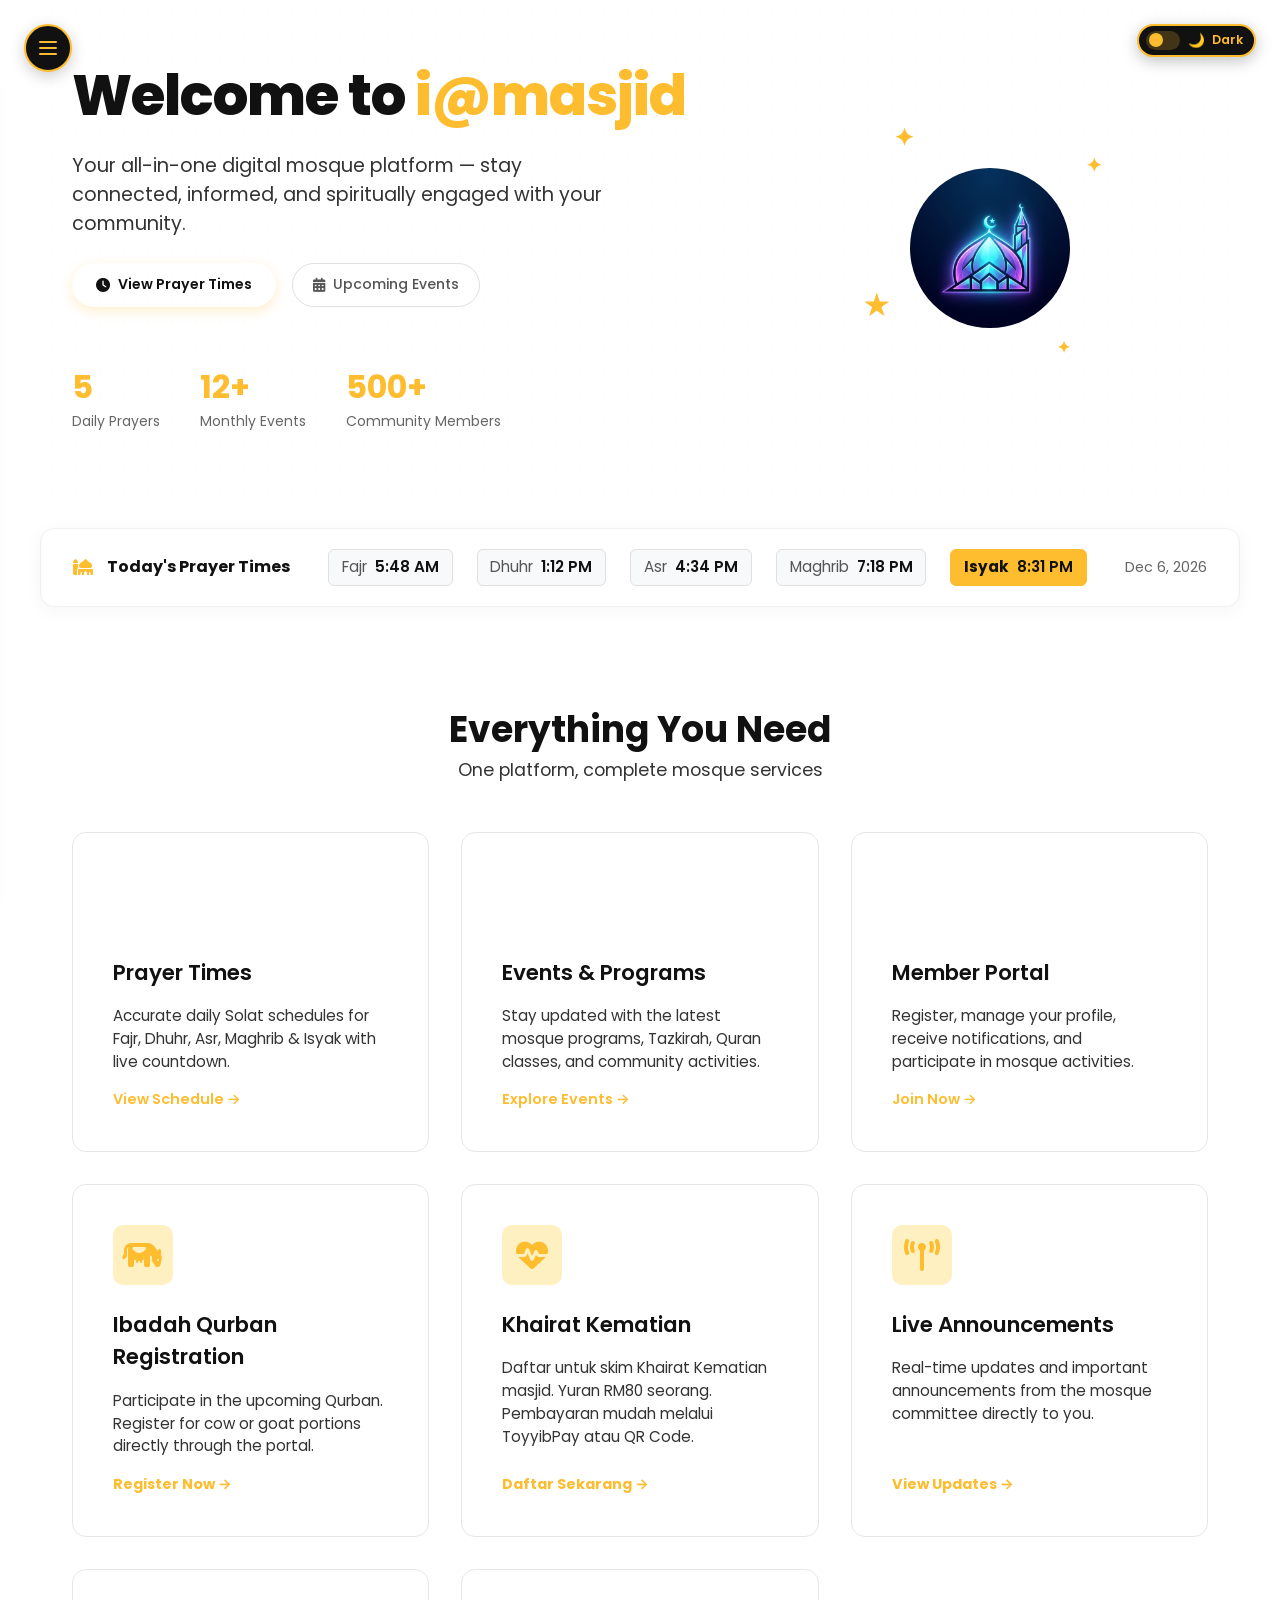
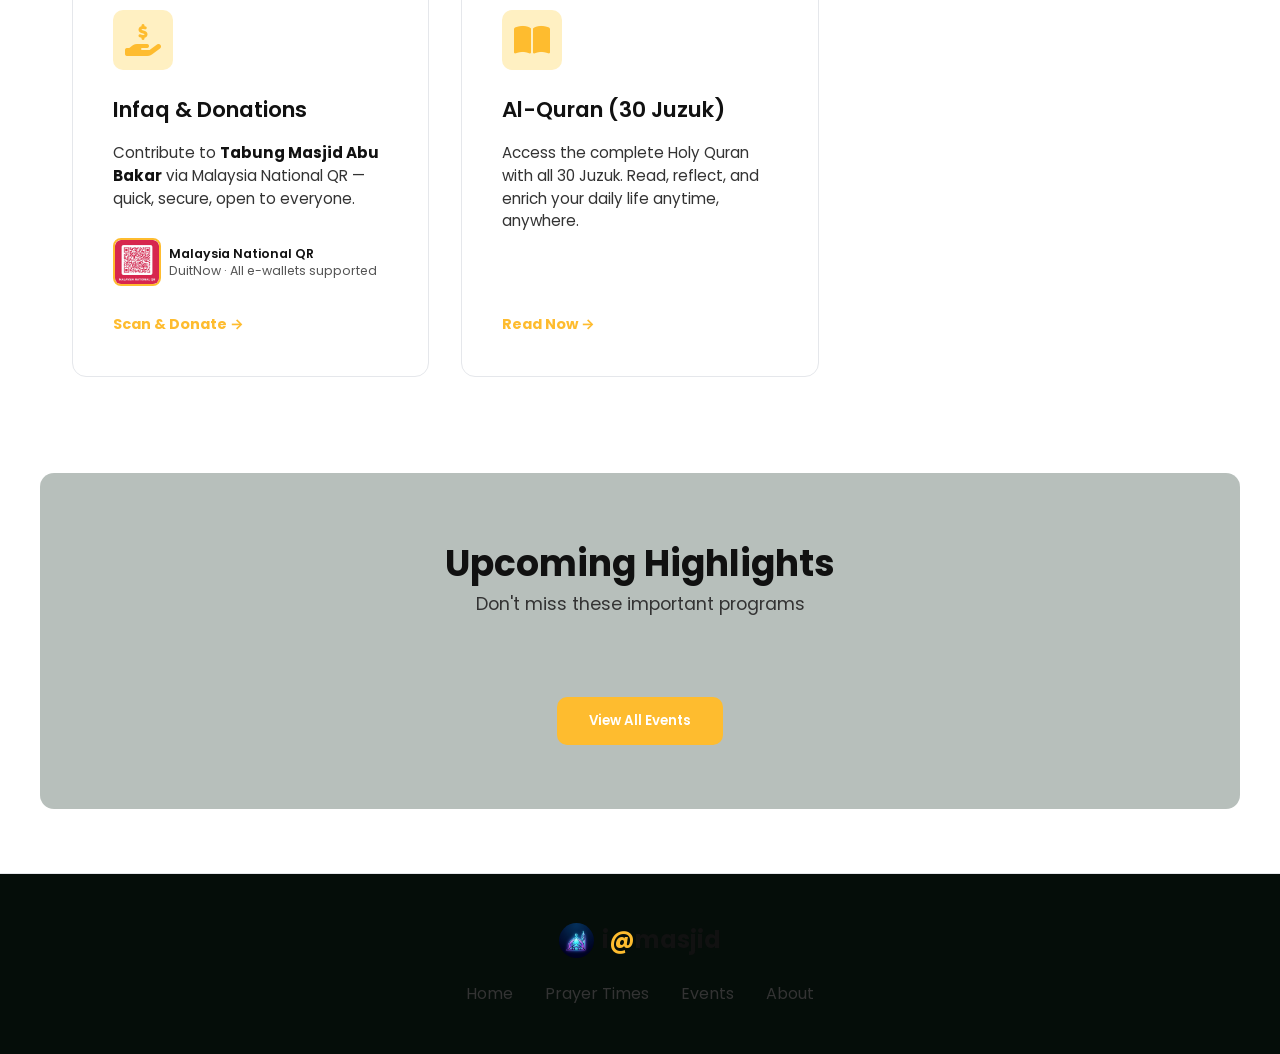
==== commit cfaedb39: "design changes" ====
--- a/index.html
+++ b/index.html
@@ -32,6 +32,12 @@
   </style>
 </head>
 <body>
+<script>
+  if (localStorage.getItem('imasjid-dark-mode') === 'true') {
+    document.body.classList.add('dark-mode');
+  }
+</script>
+
 
 <!-- ═══ Dark Mode Toggle (fixed top-right) ═══ -->
 <button class="dark-mode-toggle" id="dark-mode-toggle" onclick="toggleDarkMode()" aria-label="Toggle dark mode">
--- a/styles.css
+++ b/styles.css
@@ -186,17 +186,17 @@
 /* The full sidebar panel */
 .sidebar {
   position: fixed;
-  top: 0;
+  top: 5.5rem;
   left: 0;
   width: 280px;
-  height: 100vh;
+  height: calc(100vh - 5.5rem);
   background: #111111;
   border-right: 1px solid #222222;
   backdrop-filter: blur(16px);
   -webkit-backdrop-filter: blur(16px);
   border-right: 1px solid var(--color-card-border);
   padding: 2rem 1.5rem;
-  padding-top: 5.5rem; /* leave space for the floating menu button */
+  padding-top: 2rem;
   display: flex;
   flex-direction: column;
   gap: 1.25rem;
@@ -2405,3 +2405,509 @@
 body.dark-mode .orbit               { border-color: rgba(254, 188, 47, 0.18); }
 body.dark-mode .star                { color: var(--primary-yellow); }
 
+/* ── Standalone service pages: shared outer layout ── */
+body:has(.qurban-container),
+body:has(.khairat-container),
+body:has(.announcements-container),
+body:has(.page-wrap) {
+  background: var(--bg-app);
+  color: var(--text-main);
+}
+
+body:has(.qurban-container) .page-header,
+body:has(.khairat-container) .page-header,
+body:has(.announcements-container) .page-header {
+  padding: 3rem 1.5rem 2.5rem !important;
+  min-height: 220px;
+  display: flex;
+  flex-direction: column;
+  align-items: center;
+  justify-content: center;
+}
+
+body:has(.qurban-container) .btn-back,
+body:has(.khairat-container) .btn-back,
+body:has(.announcements-container) .btn-back,
+body:has(.page-wrap) .back-btn {
+  top: 1.5rem !important;
+  left: 1.5rem !important;
+  width: 42px !important;
+  height: 42px !important;
+  border-radius: 50% !important;
+  padding: 0 !important;
+  display: flex;
+  align-items: center;
+  justify-content: center;
+}
+
+body:has(.qurban-container) .qurban-container,
+body:has(.khairat-container) .khairat-container,
+body:has(.announcements-container) .announcements-container {
+  width: min(100%, 1040px) !important;
+  max-width: 1040px !important;
+  margin-left: auto !important;
+  margin-right: auto !important;
+  padding-left: 1.5rem !important;
+  padding-right: 1.5rem !important;
+}
+
+body:has(.page-wrap) .page-wrap {
+  width: 100% !important;
+  max-width: 560px !important;
+  margin-left: auto !important;
+  margin-right: auto !important;
+  padding-left: 1.5rem !important;
+  padding-right: 1.5rem !important;
+}
+
+body:has(.qurban-container) .qurban-container,
+body:has(.khairat-container) .khairat-container,
+body:has(.announcements-container) .announcements-container {
+  padding-top: 2.5rem !important;
+}
+
+body:has(.page-wrap) .page-wrap {
+  padding-top: 2.5rem !important;
+}
+
+@media (max-width: 600px) {
+  body:has(.qurban-container) .page-header,
+  body:has(.khairat-container) .page-header,
+  body:has(.announcements-container) .page-header {
+    min-height: 190px;
+    padding: 4.5rem 1rem 2rem !important;
+  }
+
+  body:has(.qurban-container) .qurban-container,
+  body:has(.khairat-container) .khairat-container,
+  body:has(.announcements-container) .announcements-container,
+  body:has(.page-wrap) .page-wrap {
+    padding-left: 1rem !important;
+    padding-right: 1rem !important;
+  }
+}
+
+/* ── Shared sidebar on standalone service pages ── */
+.standalone-sidebar-toggle {
+  position: absolute;
+  width: 1px;
+  height: 1px;
+  opacity: 0;
+  pointer-events: none;
+}
+
+.standalone-shell .standalone-menu-btn {
+  z-index: 1003;
+}
+
+.standalone-sidebar-toggle:checked ~ .standalone-menu-btn {
+  background: var(--primary-yellow);
+  color: #111111;
+  box-shadow: 0 0 15px rgba(254, 188, 47, 0.45);
+  animation: none;
+}
+
+.standalone-sidebar-toggle:checked ~ .standalone-menu-btn span:nth-child(1) {
+  transform: translateY(6px) rotate(45deg);
+}
+
+.standalone-sidebar-toggle:checked ~ .standalone-menu-btn span:nth-child(2) {
+  opacity: 0;
+}
+
+.standalone-sidebar-toggle:checked ~ .standalone-menu-btn span:nth-child(3) {
+  transform: translateY(-6px) rotate(-45deg);
+}
+
+.standalone-sidebar-toggle:checked ~ .standalone-sidebar {
+  transform: translateX(0);
+}
+
+.standalone-shell .standalone-sidebar {
+  z-index: 1002;
+}
+
+.standalone-shell .page-header .btn-back {
+  left: calc(1.5rem + 48px + 0.6rem) !important;
+}
+
+.standalone-shell .topbar {
+  padding-left: 5.5rem;
+  background: #ffffff;
+  color: var(--text-main);
+  border-bottom-color: var(--border-light);
+}
+
+.standalone-shell .topbar .back-btn {
+  width: auto !important;
+  min-width: 42px;
+  padding: 0 1rem !important;
+  border-radius: 50px !important;
+}
+
+body.dark-mode .standalone-shell .topbar {
+  background: #141414;
+  color: #f0f0f0;
+  border-bottom-color: #2a2a2a;
+}
+
+body.dark-mode .standalone-shell .page-header {
+  background: #141414;
+  border-bottom-color: #2a2a2a;
+}
+
+body.dark-mode .standalone-shell .page-header h1,
+body.dark-mode .standalone-shell .page-header p,
+body.dark-mode .standalone-shell .topbar-brand {
+  color: #f0f0f0;
+}
+
+body.dark-mode .standalone-shell .btn-back,
+body.dark-mode .standalone-shell .back-btn {
+  background: #222222;
+  border-color: #333333;
+  color: #f0f0f0;
+}
+
+/* ── Public utility pages: align their outer visual system ── */
+body.standalone-shell:has(.surah-list),
+body.standalone-shell:has(.motifs-container),
+body.standalone-shell:has(.qr-display) {
+  --bg-color: #F8F9FA;
+  --card-bg: #FFFFFF;
+  --card-hover: #F4F5F7;
+  --text-primary: #111111;
+  --text-secondary: #555555;
+  --accent: #FEBC2F;
+  --border-color: #EFEFEF;
+  --circle-bg: #FFF0C2;
+  --bg: #F8F9FA;
+  --card: #FFFFFF;
+  --border: #EFEFEF;
+  --primary: #FEBC2F;
+  --primary-d: #EABP32;
+  --text: #111111;
+  --muted: #555555;
+  background: #F8F9FA !important;
+  color: #111111 !important;
+}
+
+body.standalone-shell:has(.surah-list) .top-nav,
+body.standalone-shell:has(.motifs-container) .topbar,
+body.standalone-shell:has(.qr-display) .topbar {
+  background: #FFFFFF !important;
+  color: #111111 !important;
+  border-color: #EFEFEF !important;
+  padding-left: 5.5rem;
+}
+
+body.standalone-shell:has(.surah-list) .search-container {
+  background: #F8F9FA;
+}
+
+body.standalone-shell:has(.surah-list) .search-input,
+body.standalone-shell:has(.surah-list) .surah-item,
+body.standalone-shell:has(.surah-list) .mushaf-page,
+body.standalone-shell:has(.motifs-container) .motifs-container {
+  background: #FFFFFF;
+  border-color: #EFEFEF;
+  color: #111111;
+}
+
+body.standalone-shell:has(.surah-list) .surah-item:hover {
+  background: #F4F5F7;
+}
+
+body.standalone-shell:has(.motifs-container) .main-content,
+body.standalone-shell:has(.qr-display) .main {
+  color: #111111;
+}
+
+body.standalone-shell:has(.motifs-container) .motifs-container {
+  box-shadow: 0 10px 30px rgba(0,0,0,0.06);
+}
+
+body.dark-mode.standalone-shell:has(.surah-list),
+body.dark-mode.standalone-shell:has(.motifs-container),
+body.dark-mode.standalone-shell:has(.qr-display) {
+  --bg-color: #0F0F0F;
+  --card-bg: #1A1A1A;
+  --card-hover: #222222;
+  --text-primary: #F0F0F0;
+  --text-secondary: #B0B0B0;
+  --accent: #FEBC2F;
+  --border-color: #2A2A2A;
+  --circle-bg: #222222;
+  --bg: #0F0F0F;
+  --card: #1A1A1A;
+  --border: #2A2A2A;
+  --text: #F0F0F0;
+  --muted: #B0B0B0;
+  background: #0F0F0F !important;
+  color: #F0F0F0 !important;
+}
+
+body.dark-mode.standalone-shell:has(.surah-list) .top-nav,
+body.dark-mode.standalone-shell:has(.motifs-container) .topbar,
+body.dark-mode.standalone-shell:has(.qr-display) .topbar {
+  background: #141414 !important;
+  color: #F0F0F0 !important;
+  border-color: #2A2A2A !important;
+}
+
+body.dark-mode.standalone-shell:has(.surah-list) .search-container {
+  background: #0F0F0F;
+}
+
+body.dark-mode.standalone-shell:has(.surah-list) .search-input,
+body.dark-mode.standalone-shell:has(.surah-list) .surah-item,
+body.dark-mode.standalone-shell:has(.surah-list) .mushaf-page,
+body.dark-mode.standalone-shell:has(.motifs-container) .motifs-container {
+  background: #1A1A1A;
+  border-color: #2A2A2A;
+  color: #F0F0F0;
+}
+
+/* ── Shared homepage icon treatment ── */
+body.standalone-shell .page-header .btn-back,
+body.standalone-shell .topbar .back-btn,
+body.standalone-shell #main-view .top-nav .back-btn {
+  width: auto !important;
+  min-width: 42px;
+  height: 48px !important;
+  padding: 0 1.1rem !important;
+  gap: 0.45rem;
+  border: 2px solid var(--primary-yellow) !important;
+  border-radius: 50px !important;
+  background: #111111 !important;
+  color: var(--primary-yellow) !important;
+  font-family: var(--font-family);
+  font-size: 0.875rem;
+  font-weight: 600;
+  box-shadow: 0 4px 15px rgba(0,0,0,0.2);
+}
+
+body.standalone-shell .page-header .btn-back::after,
+body.standalone-shell #main-view .top-nav .back-btn::after {
+  content: 'Back';
+}
+
+body.standalone-shell .page-header .btn-back i,
+body.standalone-shell .topbar .back-btn i,
+body.standalone-shell #main-view .top-nav .back-btn i {
+  color: var(--primary-yellow) !important;
+  font-size: 0.8rem;
+}
+
+body.standalone-shell .page-header .btn-back:hover,
+body.standalone-shell .topbar .back-btn:hover,
+body.standalone-shell #main-view .top-nav .back-btn:hover {
+  background: var(--primary-yellow) !important;
+  color: #111111 !important;
+}
+
+body.standalone-shell .page-header .btn-back:hover i,
+body.standalone-shell .topbar .back-btn:hover i,
+body.standalone-shell #main-view .top-nav .back-btn:hover i {
+  color: #111111 !important;
+}
+
+body.dark-mode.standalone-shell .page-header .btn-back,
+body.dark-mode.standalone-shell .topbar .back-btn,
+body.dark-mode.standalone-shell #main-view .top-nav .back-btn {
+  background: #111111 !important;
+  border-color: var(--primary-yellow) !important;
+  color: var(--primary-yellow) !important;
+}
+
+@media (max-width: 600px) {
+  body.standalone-shell:has(.surah-list) .top-nav,
+  body.standalone-shell:has(.motifs-container) .topbar,
+  body.standalone-shell:has(.qr-display) .topbar {
+    padding-left: 5rem;
+  }
+}
+
+/* ══════════════════════════════════════════════════════
+   GLOBAL DARK MODE EXTENSIONS (Forms, Cards, Standalone Pages)
+   ══════════════════════════════════════════════════════ */
+
+body.dark-mode {
+  --bg: #0f0f0f;
+  --card: #1a1a1a;
+  --border: #2a2a2a;
+  --text: #f0f0f0;
+  --muted: #888888;
+}
+
+/* Universal input/select/textarea styling in dark mode */
+body.dark-mode input[type="text"],
+body.dark-mode input[type="email"],
+body.dark-mode input[type="password"],
+body.dark-mode input[type="tel"],
+body.dark-mode input[type="number"],
+body.dark-mode input[type="date"],
+body.dark-mode select,
+body.dark-mode textarea,
+body.dark-mode .form-group input,
+body.dark-mode .form-group select,
+body.dark-mode .form-group textarea,
+body.dark-mode .kform-group input,
+body.dark-mode .kform-group select,
+body.dark-mode .kform-group textarea {
+  background-color: #1e1e1e !important;
+  border-color: #333333 !important;
+  color: #f0f0f0 !important;
+}
+
+body.dark-mode input:focus,
+body.dark-mode select:focus,
+body.dark-mode textarea:focus {
+  border-color: var(--primary-yellow) !important;
+  box-shadow: 0 0 0 3px rgba(254, 188, 47, 0.18) !important;
+  background-color: #242424 !important;
+}
+
+body.dark-mode input::placeholder,
+body.dark-mode textarea::placeholder {
+  color: #777777 !important;
+}
+
+body.dark-mode select option {
+  background-color: #1a1a1a !important;
+  color: #f0f0f0 !important;
+}
+
+/* Standalone donation cards, info cards, steps & presets */
+body.dark-mode .steps-card,
+body.dark-mode .info-card,
+body.dark-mode .bank-details,
+body.dark-mode .calc-card,
+body.dark-mode .form-card,
+body.dark-mode .payment-section,
+body.dark-mode .a-card,
+body.dark-mode .campaign-card,
+body.dark-mode .reg-form-card,
+body.dark-mode .modal-content,
+body.dark-mode .motifs-container {
+  background: #1a1a1a !important;
+  border-color: #2a2a2a !important;
+  color: #f0f0f0 !important;
+}
+
+body.dark-mode .bank-row {
+  border-color: #2a2a2a !important;
+}
+
+body.dark-mode .bank-value,
+body.dark-mode .bank-label,
+body.dark-mode .step-text h3,
+body.dark-mode .page-title,
+body.dark-mode .c-title {
+  color: #f0f0f0 !important;
+}
+
+body.dark-mode .step-text p,
+body.dark-mode .page-subtitle,
+body.dark-mode .c-info {
+  color: #b0b0b0 !important;
+}
+
+body.dark-mode .amount-preset {
+  background: #222222 !important;
+  border-color: #333333 !important;
+  color: #f0f0f0 !important;
+}
+
+body.dark-mode .amount-preset.active,
+body.dark-mode .amount-preset:hover {
+  background: var(--primary-yellow) !important;
+  color: #111111 !important;
+}
+
+body.dark-mode .mosque-badge,
+body.dark-mode .qr-live-badge {
+  background: rgba(254, 188, 47, 0.12) !important;
+  border-color: rgba(254, 188, 47, 0.35) !important;
+  color: var(--primary-yellow) !important;
+}
+
+body.dark-mode .step-num {
+  background: var(--primary-yellow) !important;
+  color: #111111 !important;
+}
+
+/* Standalone Khairat extensions */
+body.dark-mode .calc-total {
+  background: rgba(254, 188, 47, 0.1) !important;
+  border-color: var(--primary-yellow) !important;
+}
+
+body.dark-mode .calc-total .total-label {
+  color: #b0b0b0 !important;
+}
+
+body.dark-mode .calc-total .total-amount {
+  color: var(--primary-yellow) !important;
+}
+
+body.dark-mode .calc-total .total-amount span {
+  color: #b0b0b0 !important;
+}
+
+body.dark-mode .success-ref {
+  background: rgba(254, 188, 47, 0.12) !important;
+  border-color: var(--primary-yellow) !important;
+  color: var(--primary-yellow) !important;
+}
+
+body.dark-mode .wallet-badge {
+  background: #222222 !important;
+  border-color: #333333 !important;
+  color: #b0b0b0 !important;
+}
+
+body.dark-mode .tp-feat {
+  background: rgba(34, 197, 94, 0.15) !important;
+  border-color: rgba(34, 197, 94, 0.3) !important;
+  color: #4ade80 !important;
+}
+
+/* Standalone Announcements extensions */
+body.dark-mode .badge-pinned {
+  background: rgba(254, 188, 47, 0.2) !important;
+  color: var(--primary-yellow) !important;
+}
+
+body.dark-mode .a-card.pinned::before {
+  background: var(--primary-yellow) !important;
+}
+
+body.dark-mode .a-title {
+  color: #f0f0f0 !important;
+}
+
+body.dark-mode .a-content {
+  color: #cccccc !important;
+}
+
+body.dark-mode .a-card.pinned {
+  border-color: rgba(254, 188, 47, 0.4) !important;
+  background: linear-gradient(135deg, rgba(254, 188, 47, 0.08) 0%, transparent 100%) !important;
+}
+
+/* Clean up light mode pinned badges and campaign icons */
+.badge-pinned {
+  background: rgba(254, 188, 47, 0.2);
+  color: #b45309;
+}
+
+.a-card.pinned::before {
+  background: var(--primary-yellow);
+}
+
+.c-icon {
+  color: var(--primary-yellow) !important;
+}
+
+
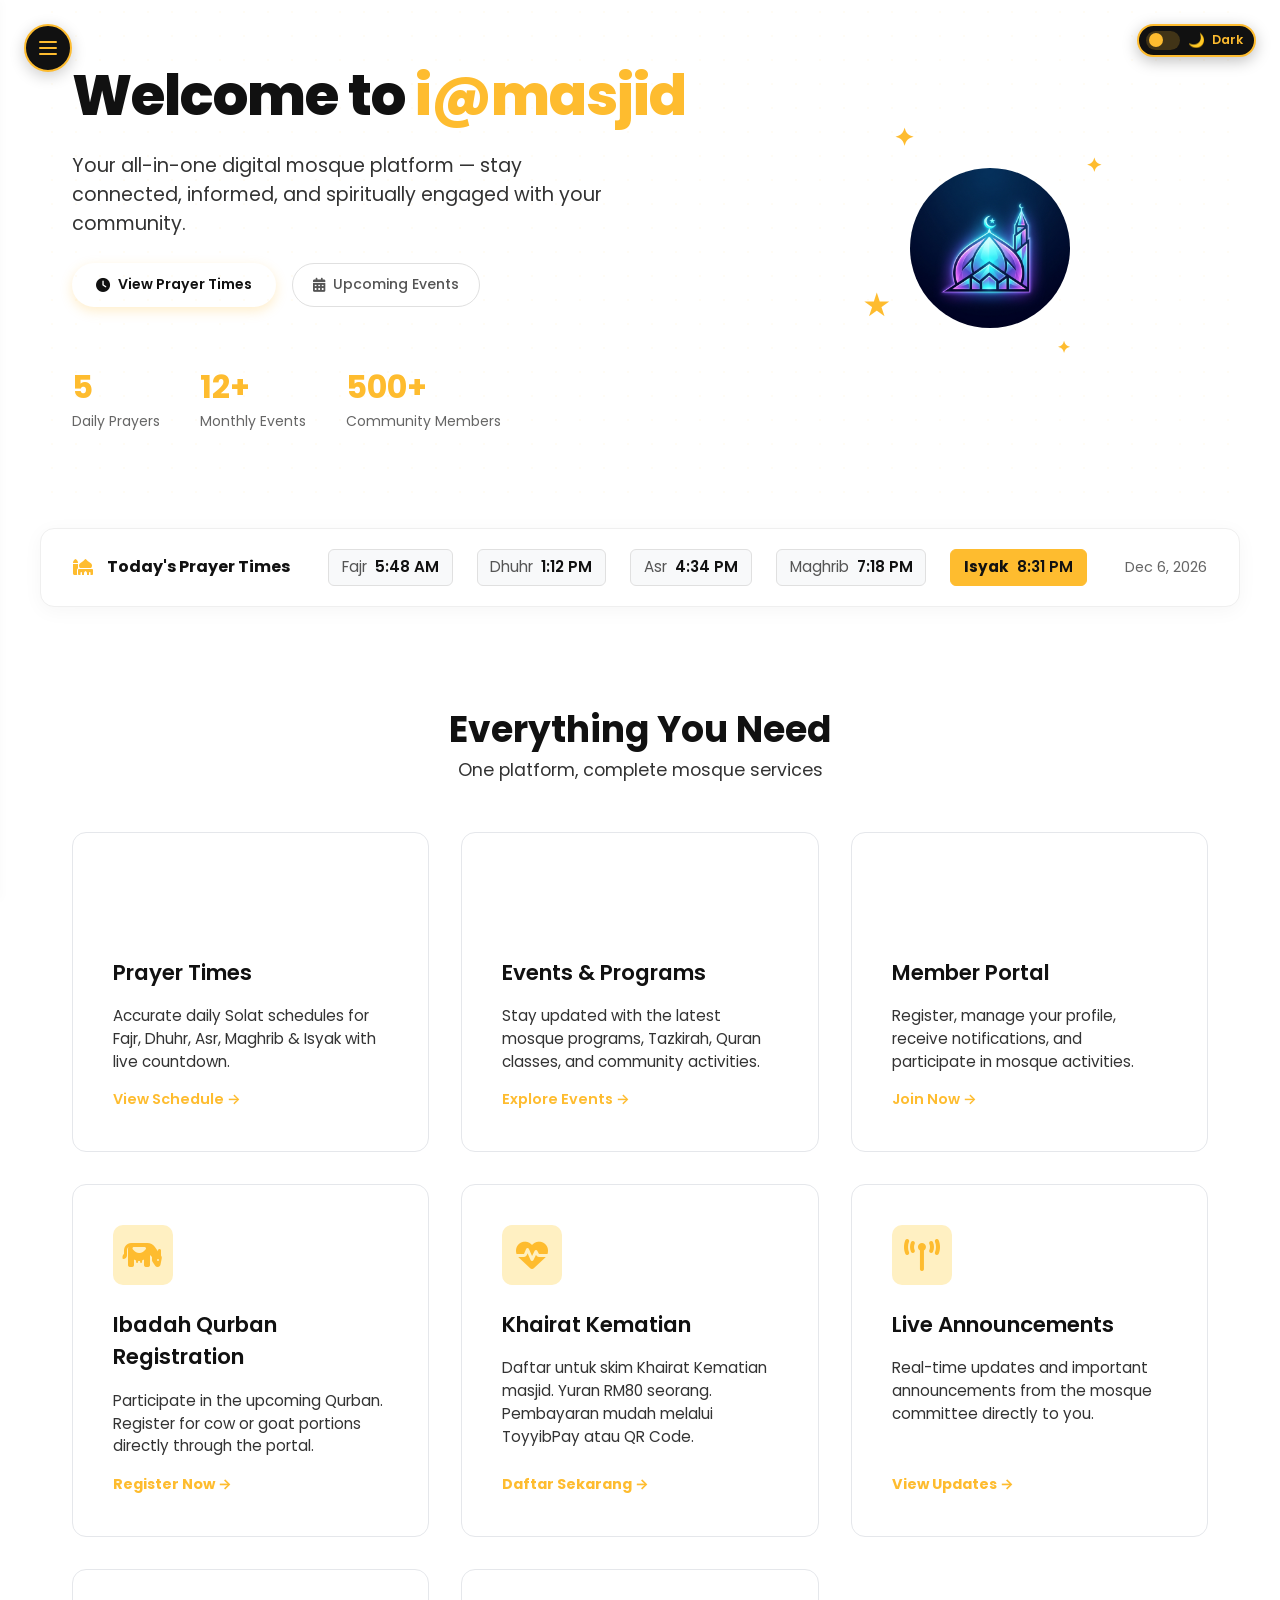
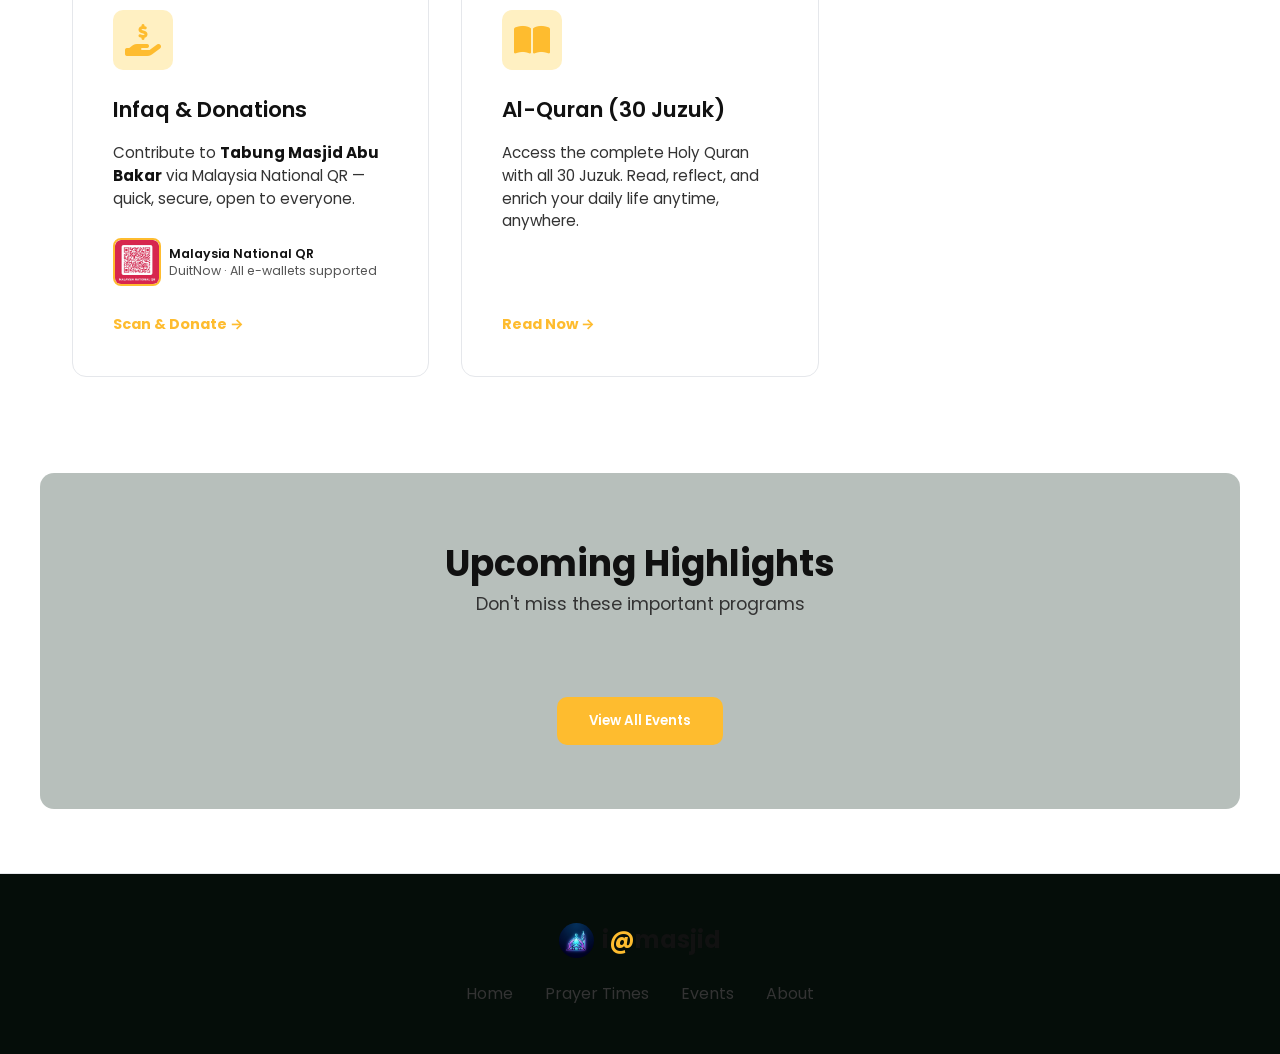
==== commit f0dcd6a9: "khairat payment update" ====
--- a/index.html
+++ b/index.html
@@ -196,6 +196,32 @@
           </tbody>
         </table>
       </div>
+
+      <div style="margin-top: 2rem; padding-top: 2rem; border-top: 1px solid rgba(255,255,255,0.1);">
+        <h3 style="color:#fff; margin-bottom:0.35rem;">Khairat Kematian Transactions</h3>
+        <p style="color:var(--color-text-secondary); margin-top:0;">Review and verify Khairat membership payments below.</p>
+        <button onclick="loadAdminKhairatData()" class="btn-primary" style="margin-top: 0.5rem; background: #eab308; color: #000; border: none; padding: 0.5rem 1rem; border-radius: 6px; font-weight: bold; cursor: pointer;"><i class="fa-solid fa-rotate"></i> Refresh Khairat</button>
+
+        <div style="margin-top: 1rem; background: rgba(0,0,0,0.4); border-radius: 12px; overflow-x: auto; overflow-y: auto; max-height: 500px; border: 1px solid rgba(255,255,255,0.05);">
+          <table style="width: 100%; border-collapse: collapse; text-align: left; color: #fff; min-width: 900px;">
+            <thead style="position: sticky; top: 0; z-index: 10;">
+              <tr>
+                <th style="padding: 1rem; background: #1a1a2e; border-bottom: 1px solid rgba(255,255,255,0.1);">ID/Ref</th>
+                <th style="padding: 1rem; background: #1a1a2e; border-bottom: 1px solid rgba(255,255,255,0.1);">Applicant</th>
+                <th style="padding: 1rem; background: #1a1a2e; border-bottom: 1px solid rgba(255,255,255,0.1);">IC / Phone</th>
+                <th style="padding: 1rem; background: #1a1a2e; border-bottom: 1px solid rgba(255,255,255,0.1);">Members</th>
+                <th style="padding: 1rem; background: #1a1a2e; border-bottom: 1px solid rgba(255,255,255,0.1);">Amount</th>
+                <th style="padding: 1rem; background: #1a1a2e; border-bottom: 1px solid rgba(255,255,255,0.1);">Payment</th>
+                <th style="padding: 1rem; background: #1a1a2e; border-bottom: 1px solid rgba(255,255,255,0.1);">Status</th>
+                <th style="padding: 1rem; background: #1a1a2e; border-bottom: 1px solid rgba(255,255,255,0.1);">Action</th>
+              </tr>
+            </thead>
+            <tbody id="admin-khairat-tbody">
+              <tr><td colspan="8" style="padding: 1rem; text-align:center;">Loading...</td></tr>
+            </tbody>
+          </table>
+        </div>
+      </div>
     </div>
   </div>
 
--- a/styles.css
+++ b/styles.css
@@ -93,7 +93,7 @@
   justify-content: center;
   gap: 4px;
   cursor: pointer;
-  z-index: 1001; /* Above the sidebar so it's always clickable */
+  z-index: 1003; /* Above the sidebar so it's always clickable */
   box-shadow: 0 4px 15px rgba(0, 0, 0, 0.2);
   transition: all 0.35s cubic-bezier(0.4, 0, 0.2, 1);
   animation: menuBtnPulse 2.5s infinite;
@@ -129,7 +129,7 @@
   font-size: 0.875rem;
   font-weight: 600;
   cursor: pointer;
-  z-index: 1001;
+  z-index: 1003;
   box-shadow: 0 4px 15px rgba(0, 0, 0, 0.2);
   transition: all 0.25s cubic-bezier(0.4, 0, 0.2, 1);
   white-space: nowrap;
@@ -186,17 +186,17 @@
 /* The full sidebar panel */
 .sidebar {
   position: fixed;
-  top: 5.5rem;
+  top: 0;
   left: 0;
   width: 280px;
-  height: calc(100vh - 5.5rem);
+  height: 100vh;
   background: #111111;
   border-right: 1px solid #222222;
   backdrop-filter: blur(16px);
   -webkit-backdrop-filter: blur(16px);
   border-right: 1px solid var(--color-card-border);
   padding: 2rem 1.5rem;
-  padding-top: 2rem;
+  padding-top: 5.5rem;
   display: flex;
   flex-direction: column;
   gap: 1.25rem;
@@ -1805,6 +1805,11 @@
   box-shadow: 2px 0 10px rgba(0, 0, 0, 0.02);
 }
 
+/* Keep the brand below the floating menu and back controls. */
+.sidebar.w2-sidebar {
+  padding-top: 5.5rem;
+}
+
 .w2-sidebar-header {
   display: flex;
   align-items: center;
@@ -2545,20 +2550,20 @@
   border-radius: 50px !important;
 }
 
-body.dark-mode .standalone-shell .topbar {
+body.dark-mode.standalone-shell .topbar {
   background: #141414;
   color: #f0f0f0;
   border-bottom-color: #2a2a2a;
 }
 
-body.dark-mode .standalone-shell .page-header {
+body.dark-mode.standalone-shell .page-header {
   background: #141414;
   border-bottom-color: #2a2a2a;
 }
 
-body.dark-mode .standalone-shell .page-header h1,
-body.dark-mode .standalone-shell .page-header p,
-body.dark-mode .standalone-shell .topbar-brand {
+body.dark-mode.standalone-shell .page-header h1,
+body.dark-mode.standalone-shell .page-header p,
+body.dark-mode.standalone-shell .topbar-brand {
   color: #f0f0f0;
 }
 
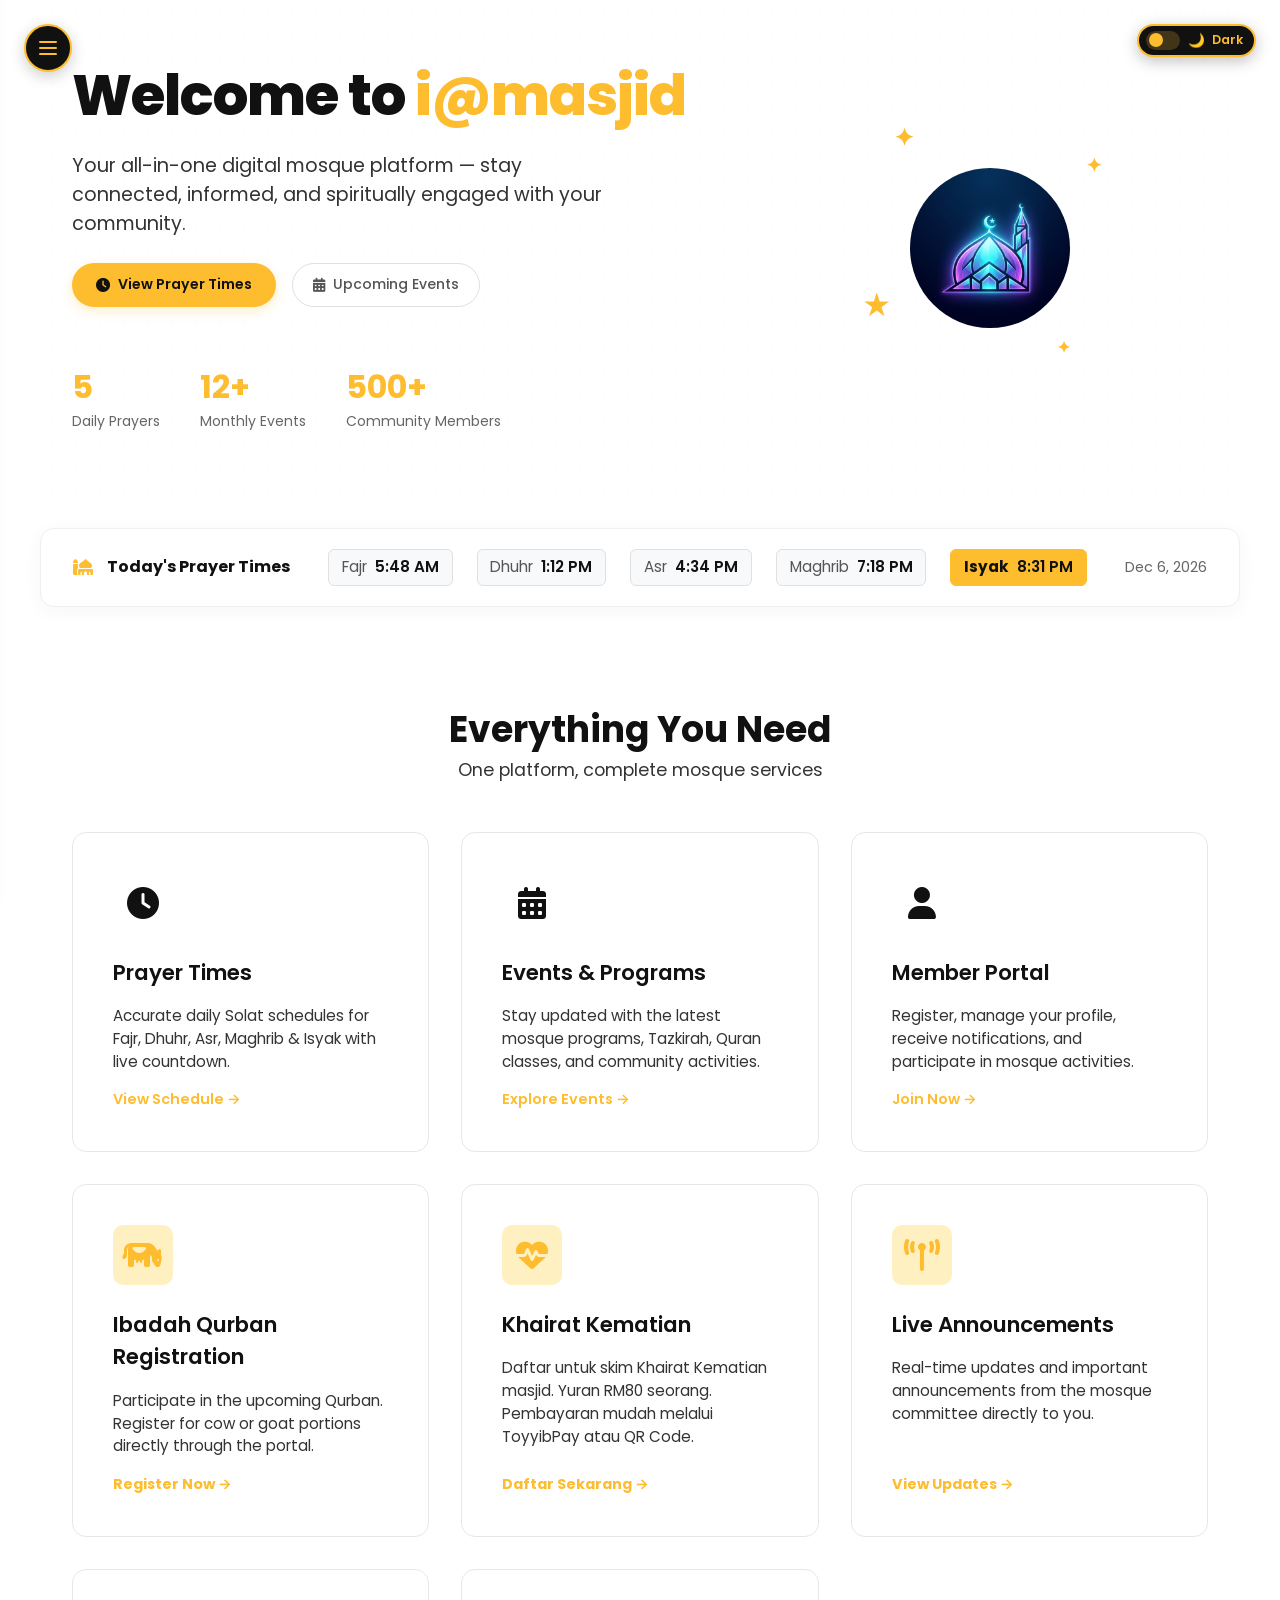
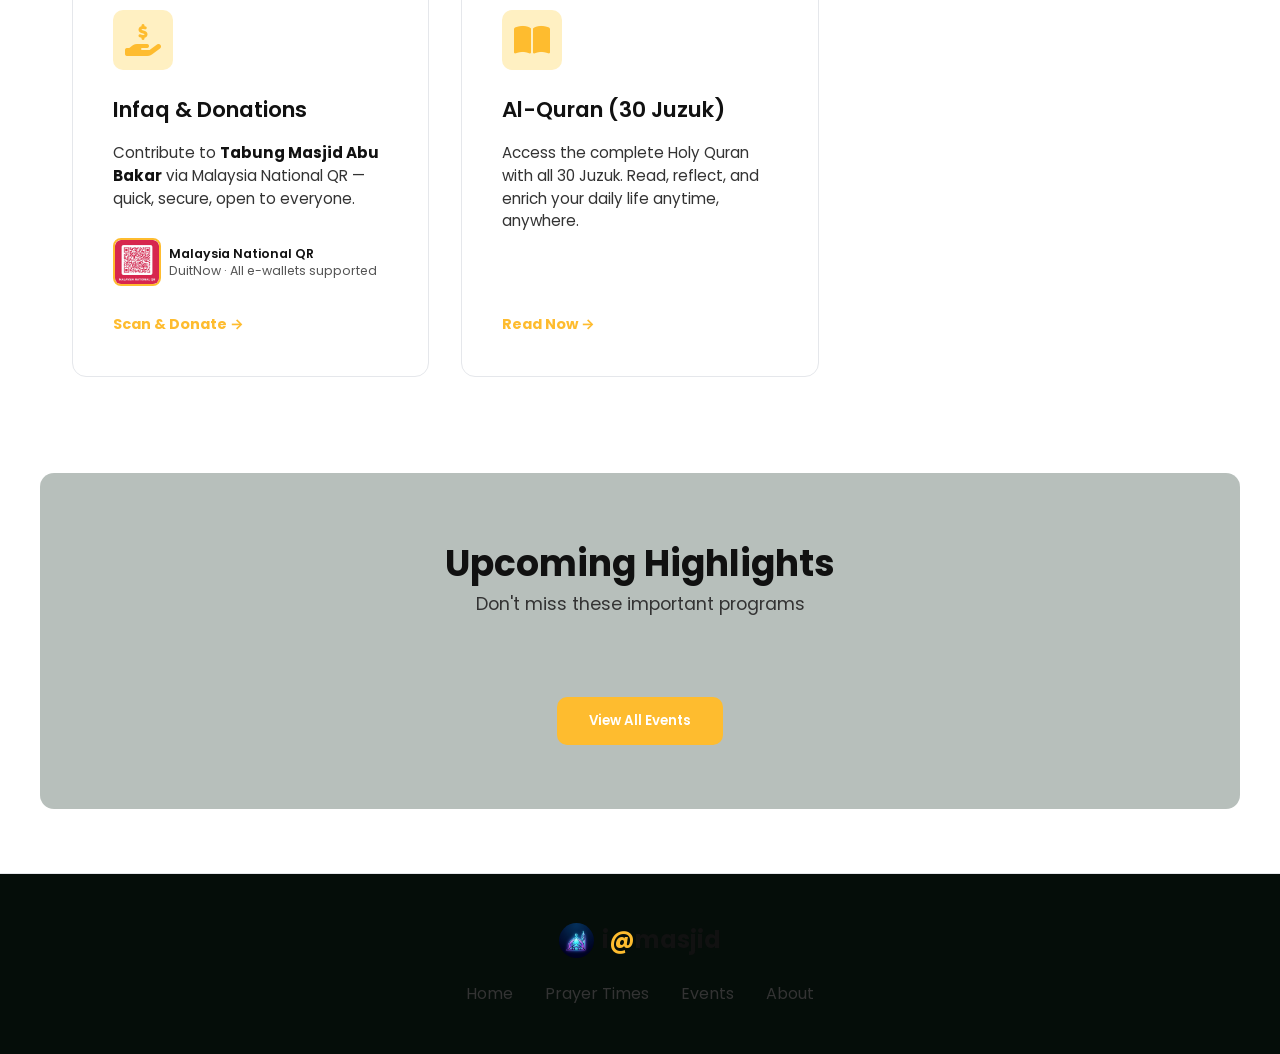
==== commit 7ee52f58: "light mode icon change" ====
--- a/index.html
+++ b/index.html
@@ -13,14 +13,14 @@
   <link rel="stylesheet" href="styles.css" />
   <style>
     /* ── Font Awesome icon sizing inside legacy emoji containers ── */
-    .feature-icon i   { font-size: 2rem;  color: var(--clr-primary, #ffffff); }
-    .about-icon  i    { font-size: 2rem;  color: var(--clr-primary, #ffffff); }
-    .qibla-icon  i    { font-size: 2rem;  color: var(--clr-primary, #ffffff); }
+    .feature-icon i   { font-size: 2rem;  color: var(--text-main, #111111); }
+    .about-icon  i    { font-size: 2rem;  color: var(--text-main, #111111); }
+    .qibla-icon  i    { font-size: 2rem;  color: var(--text-main, #111111); }
     .adhan-icon  i    { font-size: 2rem;  color: var(--clr-secondary, #F59E0B); }
-    .uda-icon    i    { font-size: 1.8rem; color: var(--clr-primary, #ffffff); }
-    .sl-icon     i    { font-size: 1rem;  width: 1.2em; text-align: center; }
+    .uda-icon    i    { font-size: 1.8rem; color: #166534; }
+    .sl-icon     i    { font-size: 1rem;  width: 1.2em; text-align: center; color: var(--text-main, #111111); }
     .input-icon  i    { font-size: 0.95rem; color: #cbd5e1; }
-    .contact-item > span:first-child i { font-size: 1rem; color: var(--clr-primary, #ffffff); }
+    .contact-item > span:first-child i { font-size: 1rem; color: var(--text-main, #111111); }
     .hero-badge  i    { margin-right: 6px; }
     .ud-badge    i    { font-size: 0.75rem; margin-right: 4px; color: #ffffff; }
     .success-icon i   { font-size: 3.5rem; color: #ffffff; }
@@ -65,7 +65,7 @@
   <div class="w2-sidebar-header">
     <a href="#home" class="sidebar-logo" onclick="navClick(this,'home')">
       <img src="logo.png" alt="i@masjid logo" class="sidebar-logo-img w2-sidebar-logo" />
-      <span class="sidebar-brand w2-sidebar-title">i<span class="brand-at" style="color:var(--primary-gold)">@</span>masjid</span>
+      <span class="sidebar-brand w2-sidebar-title">i<span class="brand-at" style="color:var(--primary-yellow)">@</span>masjid</span>
     </a>
   </div>
   <div class="sidebar-divider"></div>
@@ -163,6 +163,11 @@
         <h3 style="margin-bottom: 1rem; font-size: 1.2rem; color: #fff;"><i class="fa-solid fa-file-invoice"></i> My Qurban Receipts</h3>
         <div id="ud-qurban-list" style="display: grid; grid-template-columns: repeat(auto-fit, minmax(280px, 1fr)); gap: 1rem;">
         </div>
+      </div>
+
+      <div id="ud-khairat-receipts" style="display:none; margin-top: 2rem; border-top: 1px solid rgba(255,255,255,0.1); padding-top: 1.5rem;">
+        <h3 style="margin-bottom: 1rem; font-size: 1.2rem; color: #fff;"><i class="fa-solid fa-file-invoice"></i> My Khairat Receipts</h3>
+        <div id="ud-khairat-list" style="display: grid; grid-template-columns: repeat(auto-fit, minmax(280px, 1fr)); gap: 1rem;"></div>
       </div>
       
     </div>
--- a/styles.css
+++ b/styles.css
@@ -4,7 +4,7 @@
 :root {
   /* Strict Palette Tokens */
   --primary-yellow: #FEBC2F;
-  --primary-yellow-hover: #EABP32;
+  --primary-yellow-hover: #EABF32;
   --color-black: #111111;
   --color-dark-gray: #222222;
   --color-muted-gray: #555555;
@@ -19,10 +19,10 @@
 
   /* Global Color Mappings */
   --color-primary: #FEBC2F; 
-  --color-primary-dark: #EABP32; 
+  --color-primary-dark: #EABF32;
   --color-primary-light: #FFF0C2; 
   --color-accent: #FEBC2F; 
-  --color-accent-dark: #EABP32;
+  --color-accent-dark: #EABF32;
   --color-bg-dark: #FFFFFF; 
   --color-card-dark: #FFFFFF; 
   --color-card-border: #E5E7EB; 
@@ -297,6 +297,19 @@
   background: var(--primary-yellow-hover);
   color: #111111 !important;
   box-shadow: 0 0 15px rgba(254, 188, 47, 0.35);
+}
+
+body.dark-mode .sidebar-login {
+  background: var(--primary-yellow);
+  color: #111111 !important;
+  border-color: var(--primary-yellow);
+  box-shadow: 0 0 16px rgba(254, 188, 47, 0.28);
+}
+
+body.dark-mode .sidebar-login:hover {
+  background: var(--primary-yellow-hover);
+  color: #111111 !important;
+  box-shadow: 0 0 18px rgba(254, 188, 47, 0.42);
 }
 
 .sidebar-tagline {
@@ -1780,6 +1793,59 @@
   line-height: 1.4;
 }
 
+/* Keep the member portal readable on the light theme. */
+body:not(.dark-mode) .user-dashboard-banner {
+  background: linear-gradient(135deg, #ffffff 0%, #eef5f1 100%);
+  border-color: #b8c9c0;
+  box-shadow: 0 10px 30px rgba(20, 50, 35, 0.08);
+}
+
+body:not(.dark-mode) .ud-badge {
+  background: rgba(15, 60, 40, 0.08);
+  color: #164e36;
+  border-color: rgba(15, 60, 40, 0.25);
+}
+
+body:not(.dark-mode) .ud-badge i,
+body:not(.dark-mode) .ud-header h2 i,
+body:not(.dark-mode) .uda-icon i {
+  color: #166534 !important;
+}
+
+body.dark-mode .uda-icon i {
+  color: #ffffff !important;
+}
+
+body:not(.dark-mode) .ud-header h2,
+body:not(.dark-mode) .ud-action-card h4,
+body:not(.dark-mode) #ud-qurban-receipts h3,
+body:not(.dark-mode) #ud-khairat-receipts h3 {
+  color: #14231c !important;
+}
+
+body:not(.dark-mode) .ud-header p,
+body:not(.dark-mode) .ud-action-card p {
+  color: #4b5d54 !important;
+}
+
+body:not(.dark-mode) .ud-action-card {
+  background: #ffffff;
+  border-color: #c8d8cf;
+  box-shadow: 0 4px 14px rgba(20, 50, 35, 0.06);
+}
+
+body:not(.dark-mode) #ud-qurban-list > div,
+body:not(.dark-mode) #ud-khairat-list > div {
+  background: #ffffff !important;
+  border-color: #c8d8cf !important;
+  box-shadow: 0 4px 14px rgba(20, 50, 35, 0.06);
+}
+
+body:not(.dark-mode) .ud-receipt-title,
+body:not(.dark-mode) .ud-receipt-content {
+  color: #14231c !important;
+}
+
 /* ══════════════════════════════════════════════════════
    FIGMA WORKSHOP 2 SPECIFIC COMPONENTS & LAYOUT STYLES
    ══════════════════════════════════════════════════════ */
@@ -1868,7 +1934,7 @@
   top: 15%;
   height: 70%;
   width: 5px;
-  background-color: var(--primary-gold);
+  background-color: var(--primary-yellow);
   border-radius: 0 4px 4px 0;
 }
 
@@ -1876,6 +1942,11 @@
   font-size: 1.1rem;
   width: 20px;
   text-align: center;
+  color: var(--text-main);
+}
+
+body.dark-mode .w2-nav-item i {
+  color: #f0f0f0;
 }
 
 .w2-user-profile {
@@ -1955,7 +2026,7 @@
 }
 
 .w2-search-box input:focus {
-  border-color: var(--primary-gold);
+  border-color: var(--primary-yellow);
   background-color: #FFFFFF;
   box-shadow: 0 0 0 3px rgba(254, 188, 47, 0.15);
 }
@@ -2012,7 +2083,7 @@
 }
 
 .w2-count-badge {
-  background-color: var(--primary-gold);
+  background-color: var(--primary-yellow);
   color: var(--text-main);
   font-weight: 700;
   font-size: 0.85rem;
@@ -2022,7 +2093,7 @@
 
 /* Workshop 2 Action Buttons */
 .btn-gold-w2 {
-  background-color: var(--primary-gold);
+  background-color: var(--primary-yellow);
   color: var(--text-main);
   font-family: 'Poppins', sans-serif;
   font-weight: 600;
@@ -2039,7 +2110,7 @@
 }
 
 .btn-gold-w2:hover {
-  background-color: var(--primary-gold-hover);
+  background-color: var(--primary-yellow-hover);
   transform: translateY(-1px);
   box-shadow: 0 6px 16px rgba(254, 188, 47, 0.35);
 }
@@ -2590,7 +2661,7 @@
   --card: #FFFFFF;
   --border: #EFEFEF;
   --primary: #FEBC2F;
-  --primary-d: #EABP32;
+  --primary-d: #EABF32;
   --text: #111111;
   --muted: #555555;
   background: #F8F9FA !important;
